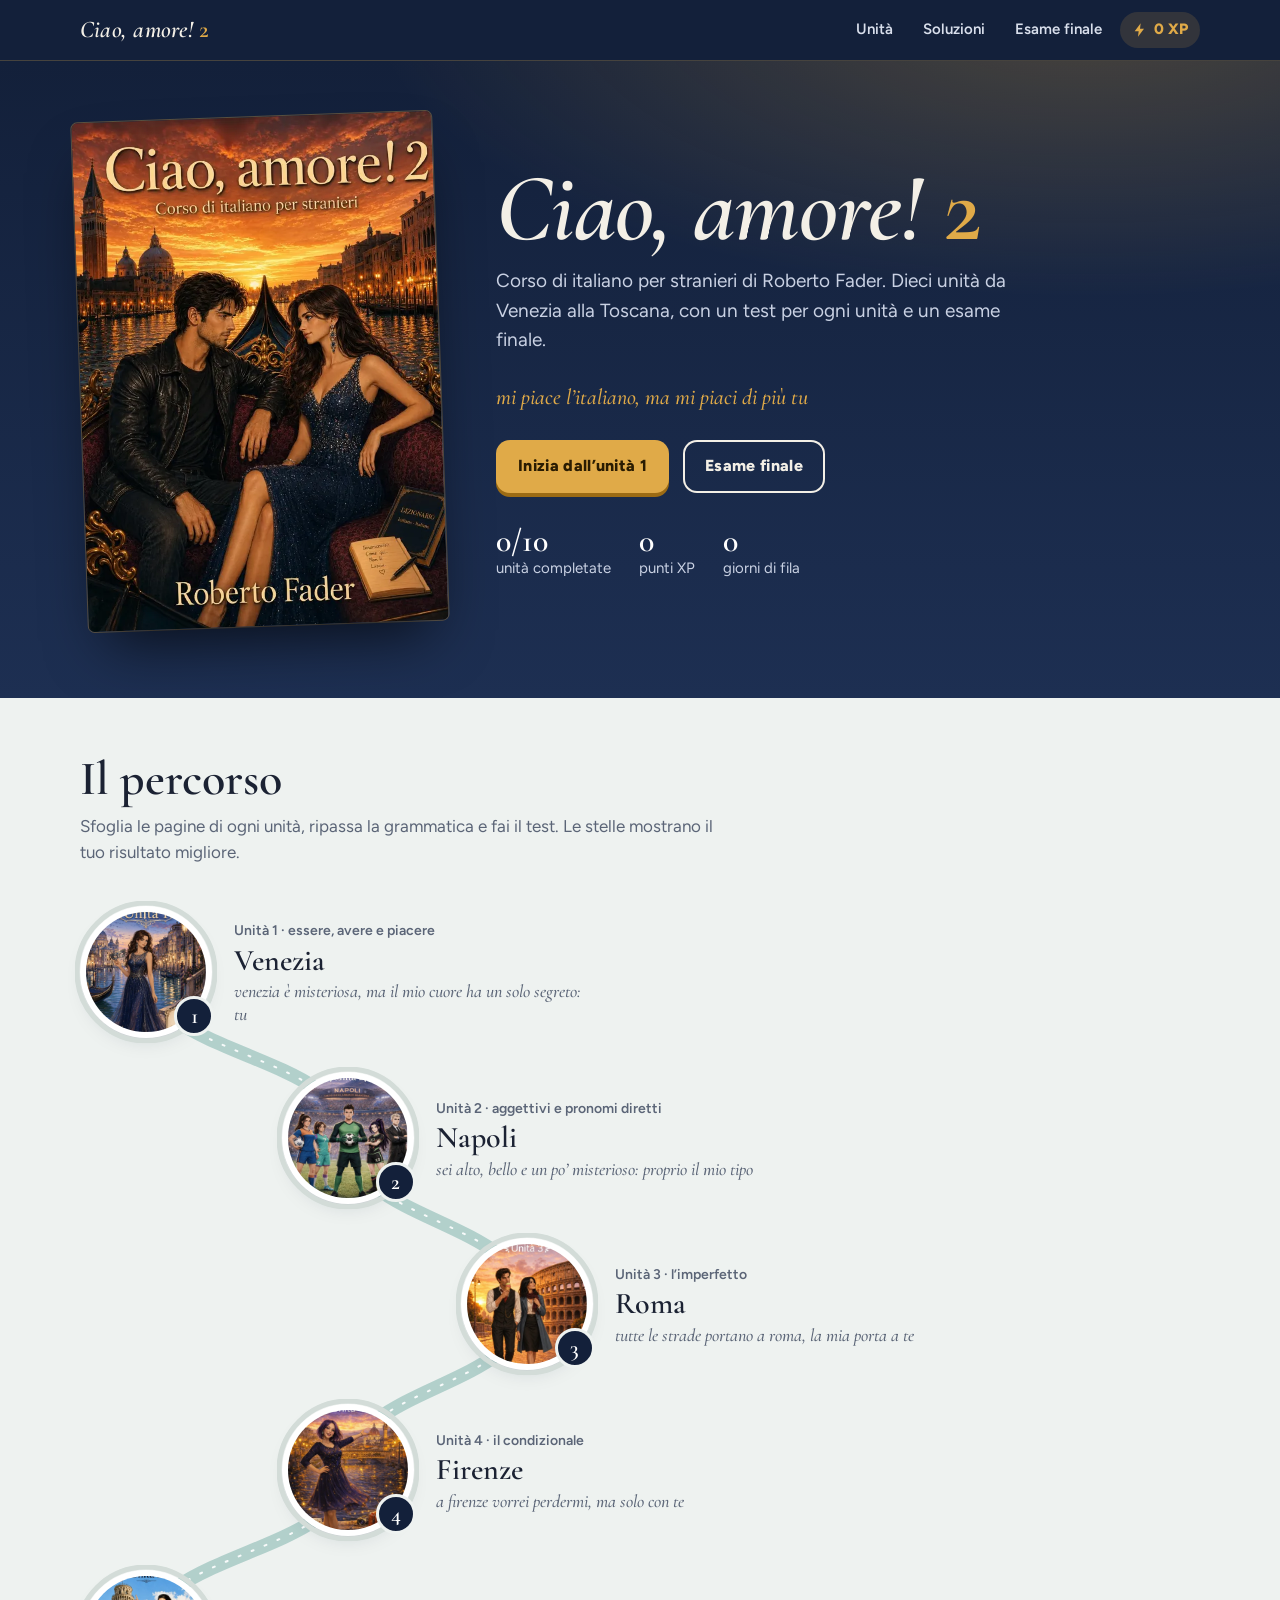
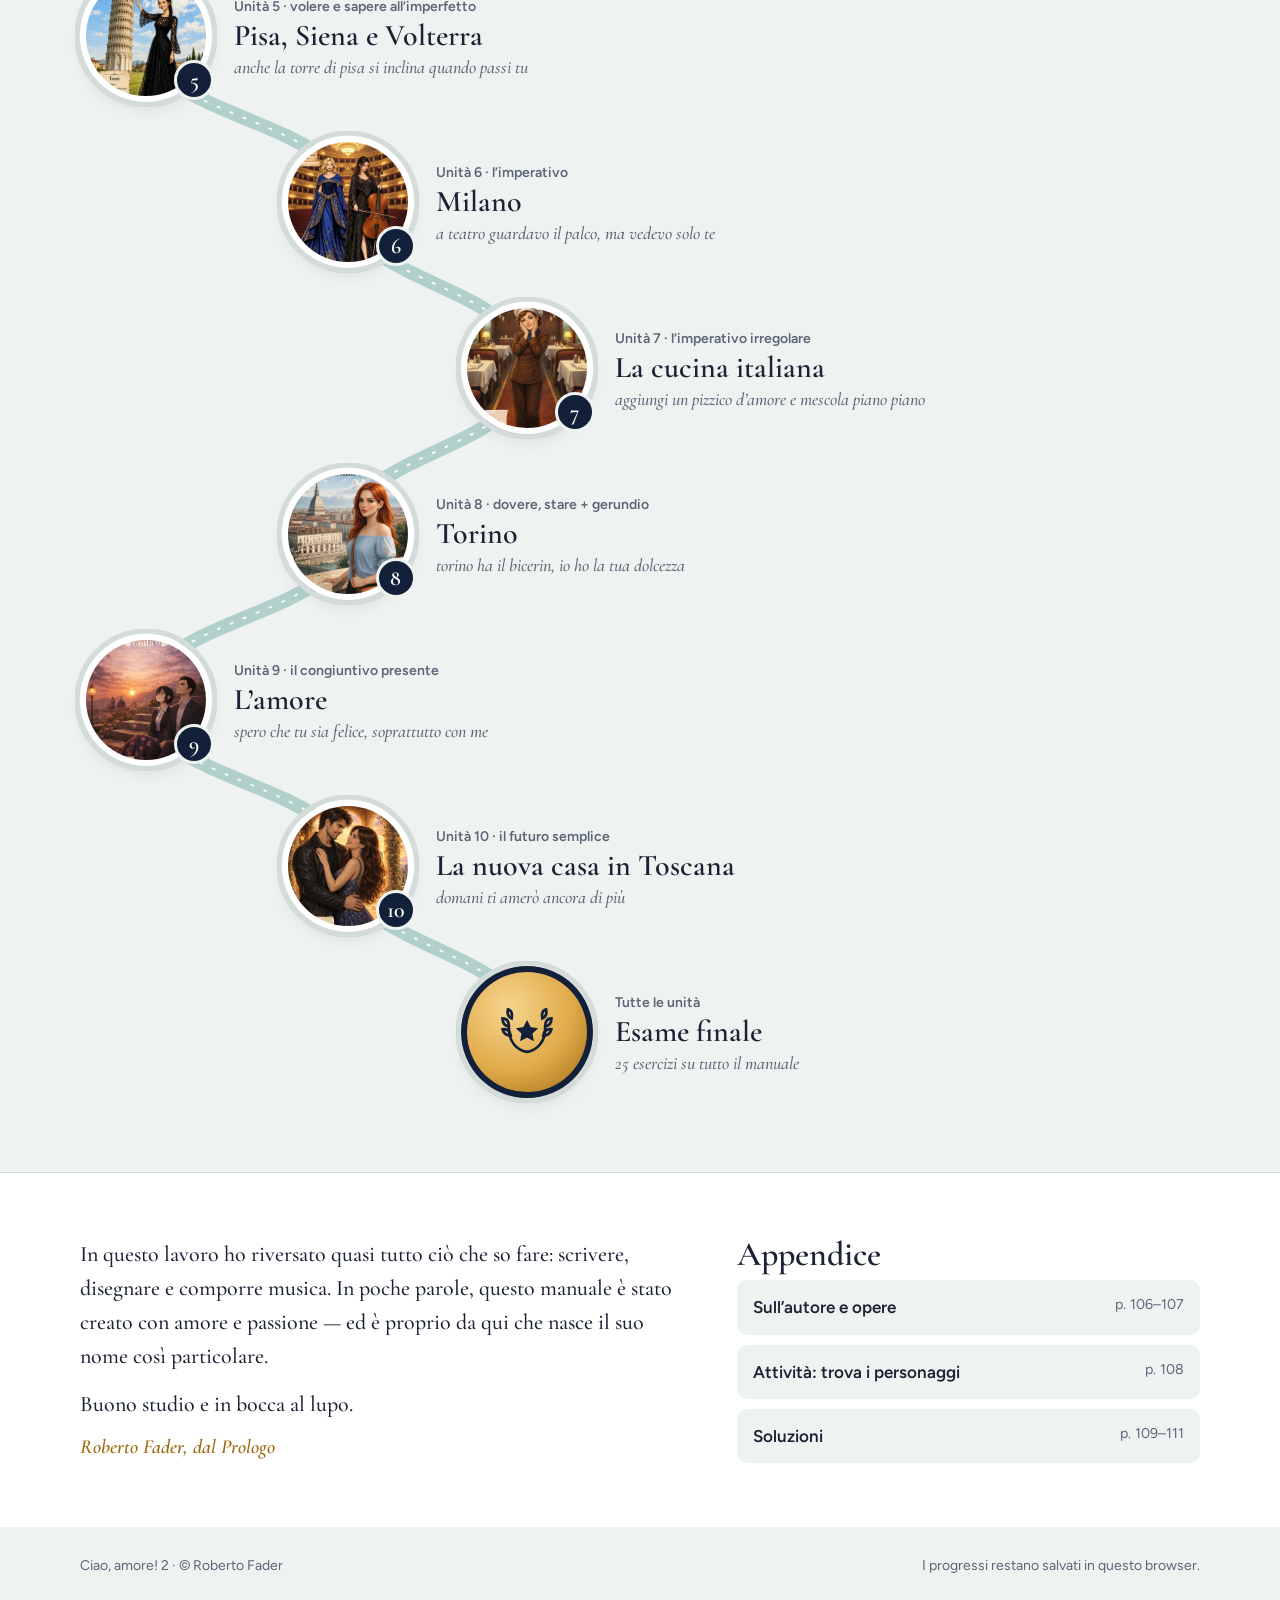
==== index.html @ 937959ab "Sitio web de Ciao, amore! 2 con tests por unidad y examen final Portada con recorrido de unidades, p" ====
<!doctype html>
<html lang="it">
<head>
  <meta charset="utf-8">
  <meta name="viewport" content="width=device-width, initial-scale=1">
  <title>Ciao, amore! 2 — Corso di italiano</title>
  <meta name="description" content="Il manuale di italiano di livello intermedio di Roberto Fader: dieci unità da sfogliare, con un test per ogni unità e un esame finale.">
  <link rel="preconnect" href="https://fonts.googleapis.com">
  <link rel="preconnect" href="https://fonts.gstatic.com" crossorigin>
  <link href="https://fonts.googleapis.com/css2?family=Cormorant+Garamond:ital,wght@0,500;0,600;1,500;1,600&family=Figtree:wght@400;600;700;800&display=swap" rel="stylesheet">
  <link rel="stylesheet" href="css/style.css">
  <link rel="icon" href="data:image/svg+xml,%3Csvg xmlns='http://www.w3.org/2000/svg' viewBox='0 0 64 64'%3E%3Ccircle cx='32' cy='32' r='30' fill='%2313203a'/%3E%3Ctext x='32' y='44' font-size='34' text-anchor='middle' fill='%23e0aa48' font-family='Georgia' font-style='italic'%3Ea!%3C/text%3E%3C/svg%3E">
</head>
<body>
  <header class="topbar"></header>

  <main>
    <section class="hero">
      <div class="wrap">
        <div class="hero-cover"><img src="assets/covers/cover.webp" alt="Copertina di Ciao, amore! 2, corso di italiano per stranieri di Roberto Fader" width="640" height="905"></div>
        <div>
          <h1>Ciao, amore! <span class="two">2</span></h1>
          <p class="sub">Corso di italiano per stranieri di Roberto Fader. Dieci unità da Venezia alla Toscana, con un test per ogni unità e un esame finale.</p>
          <p class="whisper">mi piace l’italiano, ma mi piaci di più tu</p>
          <div class="hero-actions">
            <a class="btn" id="continua" href="unit.html?u=1">Inizia dall’unità 1</a>
            <a class="btn ghost" href="quiz.html?u=finale">Esame finale</a>
          </div>
          <div class="hero-stats" id="stats"></div>
        </div>
      </div>
    </section>

    <section id="percorso" class="wrap">
      <div class="percorso-head">
        <h2>Il percorso</h2>
        <p>Sfoglia le pagine di ogni unità, ripassa la grammatica e fai il test. Le stelle mostrano il tuo risultato migliore.</p>
      </div>
      <div class="path" id="path"></div>
    </section>

    <section class="prologo">
      <div class="wrap">
        <blockquote>
          <p>In questo lavoro ho riversato quasi tutto ciò che so fare: scrivere, disegnare e comporre musica. In poche parole, questo manuale è stato creato con amore e passione — ed è proprio da qui che nasce il suo nome così particolare.</p>
          <p>Buono studio e in bocca al lupo.</p>
          <cite>Roberto Fader, dal Prologo</cite>
        </blockquote>
        <div>
          <h2 class="section-title" style="font-size:34px">Appendice</h2>
          <ul class="links-list">
            <li><a href="unit.html?u=appendice#s1">Sull’autore e opere <small>p. 106–107</small></a></li>
            <li><a href="unit.html?u=appendice#s2">Attività: trova i personaggi <small>p. 108</small></a></li>
            <li><a href="unit.html?u=appendice#s3">Soluzioni <small>p. 109–111</small></a></li>
          </ul>
        </div>
      </div>
    </section>
  </main>

  <footer class="site"><div class="wrap"><span>Ciao, amore! 2 · © Roberto Fader</span><span>I progressi restano salvati in questo browser.</span></div></footer>

  <script src="js/data.js"></script>
  <script src="js/quizzes.js"></script>
  <script src="js/common.js"></script>
  <script src="js/home.js"></script>
</body>
</html>
---- css/style.css ----
/* Ciao, amore! 2 — stile del sito */
:root {
  --notte: #13203a;
  --notte-2: #1d2f52;
  --notte-3: #2a4170;
  --oro: #e0aa48;
  --oro-scuro: #9c6b14;
  --oro-chiaro: #f8ecd2;
  --rosso: #a3283e;
  --rosso-chiaro: #f9e1e5;
  --laguna: #17766d;
  --laguna-chiara: #d8f0ea;
  --carta: #eef2f0;
  --carta-2: #ffffff;
  --inchiostro: #1b2233;
  --muted: #5b6577;
  --linea: #d3dcd8;
  --ombra: 0 1px 0 rgba(19, 32, 58, .08), 0 8px 24px -12px rgba(19, 32, 58, .25);
  --display: 'Cormorant Garamond', 'Iowan Old Style', Georgia, serif;
  --ui: 'Figtree', system-ui, -apple-system, 'Segoe UI', sans-serif;
  --r-s: 10px;
  --r-m: 16px;
  color-scheme: light;
}
@media (prefers-color-scheme: dark) {
  :root:not([data-theme="light"]) {
    --carta: #0f182b;
    --carta-2: #172440;
    --inchiostro: #eef1f7;
    --muted: #a5afc2;
    --linea: #2b3a5a;
    --laguna-chiara: #123d3a;
    --rosso-chiaro: #431a24;
    --oro-chiaro: #3a2c12;
    --laguna: #4cc3b3;
    --rosso: #f0788c;
    --oro-scuro: #e9bd6a;
    color-scheme: dark;
  }
}

*, *::before, *::after { box-sizing: border-box; }
html { -webkit-text-size-adjust: 100%; }
body {
  margin: 0;
  background: var(--carta);
  color: var(--inchiostro);
  font: 400 17px/1.55 var(--ui);
}
img { max-width: 100%; height: auto; display: block; }
a { color: inherit; }
button { font: inherit; color: inherit; }
:focus-visible { outline: 3px solid var(--oro); outline-offset: 3px; border-radius: 6px; }
.sr-only { position: absolute; width: 1px; height: 1px; overflow: hidden; clip: rect(0 0 0 0); white-space: nowrap; }

.wrap { width: min(1120px, 100% - 32px); margin-inline: auto; }

/* ---------- barra superiore ---------- */
.topbar {
  background: var(--notte);
  color: #f3efe6;
  position: sticky; top: 0; z-index: 30;
  border-bottom: 1px solid rgba(224, 170, 72, .25);
}
.topbar .wrap { display: flex; align-items: center; gap: 16px; height: 60px; }
.brand { font: italic 600 24px/1 var(--display); text-decoration: none; letter-spacing: .01em; white-space: nowrap; }
.brand span { color: var(--oro); font-style: normal; }
.topbar nav { margin-left: auto; display: flex; gap: 6px; align-items: center; }
.topbar nav a { text-decoration: none; padding: 8px 12px; border-radius: 999px; font-weight: 600; font-size: 15px; color: #d9dfec; }
.topbar nav a:hover { background: rgba(255, 255, 255, .08); color: #fff; }
.xp-pill { display: inline-flex; align-items: center; gap: 6px; padding: 6px 12px; border-radius: 999px; background: rgba(224, 170, 72, .15); color: var(--oro); font-weight: 800; font-size: 15px; }
.xp-pill svg { width: 16px; height: 16px; }

/* ---------- bottoni ---------- */
.btn {
  display: inline-flex; align-items: center; justify-content: center; gap: 8px;
  padding: 14px 22px; border-radius: 14px; border: 0; cursor: pointer;
  font-weight: 800; font-size: 16px; letter-spacing: .02em; text-decoration: none;
  background: var(--oro); color: #2a1c02;
  box-shadow: 0 4px 0 var(--oro-scuro);
  transition: transform .08s ease, box-shadow .08s ease, filter .15s;
}
.btn:hover { filter: brightness(1.05); }
.btn:active { transform: translateY(3px); box-shadow: 0 1px 0 var(--oro-scuro); }
.btn[disabled] { background: var(--linea); color: var(--muted); box-shadow: 0 4px 0 #b9c3bf; cursor: not-allowed; filter: none; }
.btn.ghost { background: transparent; color: inherit; box-shadow: inset 0 0 0 2px currentColor; }
.btn.ghost:active { transform: translateY(1px); }
.btn.dark { background: var(--notte-2); color: #fff; box-shadow: 0 4px 0 #0a1222; }

/* ---------- home: hero ---------- */
.hero {
  background:
    radial-gradient(1200px 500px at 85% -10%, rgba(224, 170, 72, .28), transparent 60%),
    linear-gradient(180deg, var(--notte) 0%, var(--notte-2) 100%);
  color: #f3efe6;
  padding: 56px 0 72px;
  overflow: hidden;
}
.hero .wrap { display: grid; grid-template-columns: minmax(220px, 360px) 1fr; gap: 56px; align-items: center; }
.hero-cover { position: relative; }
.hero-cover img { border-radius: 6px; box-shadow: 0 30px 60px -20px rgba(0, 0, 0, .7), 0 0 0 1px rgba(224, 170, 72, .35); transform: rotate(-2deg); }
.hero h1 { font: italic 600 clamp(52px, 8vw, 96px)/.95 var(--display); margin: 0 0 12px; letter-spacing: -.01em; }
.hero h1 .two { color: var(--oro); font-style: normal; }
.hero .sub { font-size: 19px; color: #c9d1e3; margin: 0 0 28px; max-width: 46ch; }
.hero .whisper { font: italic 500 22px/1.35 var(--display); color: var(--oro); margin: 0 0 28px; max-width: 34ch; }
.hero-actions { display: flex; gap: 14px; flex-wrap: wrap; align-items: center; }
.hero-actions .btn.ghost { color: #f3efe6; }
.hero-stats { display: flex; gap: 28px; margin-top: 32px; color: #c9d1e3; font-size: 15px; flex-wrap: wrap; }
.hero-stats b { display: block; font: 600 32px/1 var(--display); color: #fff; }

/* ---------- home: percorso ---------- */
.percorso-head { padding: 56px 0 8px; }
.percorso-head h2, .section-title { font: 600 clamp(34px, 5vw, 48px)/1.05 var(--display); margin: 0 0 8px; }
.percorso-head p { color: var(--muted); margin: 0; max-width: 60ch; }

.path { position: relative; padding: 32px 0 40px; }
.path svg.canal { position: absolute; inset: 0; width: 100%; height: 100%; pointer-events: none; overflow: visible; }
.canal path { fill: none; stroke: var(--laguna); stroke-opacity: .28; stroke-width: 14; stroke-linecap: round; }
.canal path.dash { stroke: var(--carta-2); stroke-opacity: .9; stroke-width: 2; stroke-dasharray: 2 12; }
.stop {
  position: relative; display: grid; grid-template-columns: 132px minmax(0, 360px); gap: 22px; align-items: center;
  width: fit-content; max-width: 100%; text-decoration: none; margin: 0 0 34px;
}
.stop:nth-of-type(4n+2) { margin-left: 18%; }
.stop:nth-of-type(4n+3) { margin-left: 34%; }
.stop:nth-of-type(4n+4) { margin-left: 18%; }
.medal {
  position: relative; width: 132px; height: 132px; border-radius: 50%;
  background: var(--carta-2); padding: 6px; box-shadow: var(--ombra);
}
.medal img { width: 100%; height: 100%; border-radius: 50%; object-fit: cover; object-position: 50% 30%; }
.medal .ring { position: absolute; inset: -5px; width: calc(100% + 10px); height: calc(100% + 10px); transform: rotate(-90deg); }
.medal .ring circle { fill: none; stroke-width: 5; }
.medal .ring .track { stroke: var(--linea); }
.medal .ring .fill { stroke: var(--oro); stroke-linecap: round; transition: stroke-dashoffset .8s ease; }
.medal .num {
  position: absolute; right: -2px; bottom: 2px; width: 40px; height: 40px; border-radius: 50%;
  display: grid; place-items: center; background: var(--notte); color: #fff; font: 600 22px/1 var(--display);
  border: 3px solid var(--carta);
}
.stop.done .medal .num { background: var(--oro); color: #2a1c02; }
.stop:hover .medal { transform: translateY(-3px); }
.medal { transition: transform .2s ease; }
.stop-text small { color: var(--muted); font-weight: 600; font-size: 14px; }
.stop-text h3 { font: 600 30px/1.05 var(--display); margin: 2px 0 4px; }
.stop-text .tag { font: italic 500 18px/1.3 var(--display); color: var(--muted); margin: 0; }
.stars { display: inline-flex; gap: 2px; margin-top: 6px; vertical-align: middle; }
.stars svg { width: 18px; height: 18px; }
.stars .on { fill: var(--oro); }
.stars .off { fill: var(--linea); }

.stop.finale .medal { background: var(--notte); }
.finale-badge { width: 100%; height: 100%; border-radius: 50%; display: grid; place-items: center; background: radial-gradient(circle at 35% 30%, #f6d58f, var(--oro) 55%, var(--oro-scuro)); }
.finale-badge svg { width: 58px; height: 58px; color: var(--notte); }

/* ---------- home: prologo e appendice ---------- */
.prologo { background: var(--carta-2); border-top: 1px solid var(--linea); padding: 64px 0; }
.prologo .wrap { display: grid; grid-template-columns: 1.3fr 1fr; gap: 56px; }
.prologo blockquote { margin: 0; font: 500 22px/1.55 var(--display); max-width: 58ch; }
.prologo blockquote p { margin: 0 0 14px; }
.prologo cite { display: block; font: italic 600 20px var(--display); color: var(--oro-scuro); }
.links-list { list-style: none; padding: 0; margin: 0; display: grid; gap: 10px; }
.links-list a { display: flex; justify-content: space-between; gap: 12px; padding: 14px 16px; border-radius: var(--r-s); background: var(--carta); text-decoration: none; font-weight: 600; }
.links-list a:hover { background: var(--oro-chiaro); }
.links-list small { color: var(--muted); font-weight: 400; }

footer.site { padding: 28px 0 40px; color: var(--muted); font-size: 14px; }
footer.site .wrap { display: flex; justify-content: space-between; gap: 16px; flex-wrap: wrap; }

/* ---------- pagina unità ---------- */
.unit-hero { background: linear-gradient(180deg, var(--notte), var(--notte-2)); color: #f3efe6; padding: 40px 0 48px; }
.unit-hero .wrap { display: grid; grid-template-columns: 240px 1fr; gap: 40px; align-items: center; }
.unit-hero img.cover { border-radius: 6px; box-shadow: 0 20px 40px -16px rgba(0, 0, 0, .7); }
.unit-hero .kicker { color: var(--oro); font-weight: 700; margin: 0; }
.unit-hero h1 { font: 600 clamp(44px, 7vw, 76px)/1 var(--display); margin: 4px 0 10px; }
.unit-hero .tagline { font: italic 500 24px/1.3 var(--display); color: #dfe4ef; margin: 0 0 18px; max-width: 38ch; }
.temi { display: flex; flex-wrap: wrap; gap: 8px; padding: 0; margin: 0 0 24px; list-style: none; }
.temi li { padding: 6px 12px; border-radius: 999px; background: rgba(255, 255, 255, .08); font-size: 15px; }
.unit-hero .hero-actions .btn.ghost { color: #f3efe6; }
.unit-best { margin-left: 4px; color: #c9d1e3; font-size: 15px; }

.secnav { position: sticky; top: 60px; z-index: 20; background: var(--carta); border-bottom: 1px solid var(--linea); }
.secnav .wrap { display: flex; gap: 6px; overflow-x: auto; padding: 10px 0; scrollbar-width: none; }
.secnav a { flex: none; text-decoration: none; padding: 8px 14px; border-radius: 999px; font-weight: 600; font-size: 15px; color: var(--muted); white-space: nowrap; }
.secnav a b { color: var(--inchiostro); margin-right: 4px; }
.secnav a:hover, .secnav a.on { background: var(--carta-2); color: var(--inchiostro); box-shadow: var(--ombra); }

.sec { padding: 48px 0 8px; scroll-margin-top: 120px; }
.sec h2 { font: 600 clamp(30px, 4vw, 40px)/1.1 var(--display); margin: 0 0 4px; display: flex; gap: 14px; align-items: baseline; }
.sec h2 .letter { color: var(--oro-scuro); font-style: italic; }
.sec .pg { color: var(--muted); margin: 0 0 20px; font-size: 15px; }
.pages { display: grid; grid-template-columns: repeat(2, minmax(0, 1fr)); gap: 20px; }
.pages.one { grid-template-columns: minmax(0, 620px); }
.page-thumb { padding: 0; border: 0; background: var(--carta-2); border-radius: 4px; box-shadow: var(--ombra); cursor: zoom-in; position: relative; overflow: hidden; }
.page-thumb img { width: 100%; height: auto; aspect-ratio: 990 / 1400; object-fit: cover; }
.page-thumb .pn { position: absolute; left: 10px; bottom: 10px; background: rgba(19, 32, 58, .82); color: #fff; padding: 3px 10px; border-radius: 999px; font-size: 13px; font-weight: 600; }

.ripasso { margin-top: 24px; background: var(--carta-2); border-radius: var(--r-m); padding: 24px 28px; box-shadow: var(--ombra); border-top: 4px solid var(--oro); max-width: 760px; }
.ripasso > h3:first-child { margin-top: 0; }
.ripasso h3 { font: 600 26px/1.1 var(--display); margin: 22px 0 10px; }
.ripasso p { margin: 10px 0; }
.ripasso i { font-family: var(--display); font-size: 1.1em; }
table.conj { border-collapse: collapse; width: 100%; font-size: 16px; margin: 6px 0 10px; }
table.conj th, table.conj td { text-align: left; padding: 7px 12px 7px 0; border-bottom: 1px solid var(--linea); vertical-align: top; }
table.conj th { color: var(--muted); font-weight: 600; font-size: 14px; }
table.conj td:first-child { color: var(--muted); }

.cta-band { margin: 56px 0 24px; background: var(--notte); color: #f3efe6; border-radius: 22px; padding: 32px; display: grid; grid-template-columns: 1fr auto; gap: 24px; align-items: center; }
.cta-band h2 { font: 600 34px/1.1 var(--display); margin: 0 0 6px; }
.cta-band p { margin: 0; color: #c9d1e3; }
.unit-pager { display: flex; justify-content: space-between; gap: 12px; margin: 0 0 48px; }
.unit-pager a { text-decoration: none; font-weight: 600; color: var(--muted); }
.unit-pager a:hover { color: var(--inchiostro); }

/* lightbox */
.lightbox { position: fixed; inset: 0; z-index: 100; background: rgba(8, 13, 25, .94); display: none; }
.lightbox.open { display: block; }
.lightbox .stage { position: absolute; inset: 56px 0 0; overflow: auto; display: flex; justify-content: center; align-items: flex-start; padding: 0 16px 32px; }
.lightbox img { width: min(980px, 100%); height: auto; border-radius: 4px; }
.lightbox .bar { position: absolute; top: 0; left: 0; right: 0; height: 56px; display: flex; align-items: center; justify-content: space-between; padding: 0 12px; color: #fff; }
.lightbox .bar button { background: rgba(255, 255, 255, .1); border: 0; color: #fff; width: 44px; height: 44px; border-radius: 50%; cursor: pointer; font-size: 22px; line-height: 1; }
.lightbox .bar button:hover { background: rgba(255, 255, 255, .2); }
.lightbox .bar .nav { display: flex; gap: 8px; align-items: center; }

/* ---------- quiz ---------- */
body.quiz { background: var(--carta-2); min-height: 100dvh; display: flex; flex-direction: column; }
.qtop { width: min(980px, 100% - 32px); margin: 0 auto; display: flex; align-items: center; gap: 16px; padding: 22px 0 10px; }
.qclose { flex: none; width: 40px; height: 40px; border-radius: 50%; display: grid; place-items: center; color: var(--muted); text-decoration: none; }
.qclose:hover { background: var(--carta); color: var(--inchiostro); }
.qclose svg { width: 22px; height: 22px; }
.qprogress { flex: 1; height: 16px; border-radius: 999px; background: var(--linea); overflow: hidden; }
.qprogress span { display: block; height: 100%; width: 0; border-radius: 999px; background: linear-gradient(180deg, #f2c66f, var(--oro)); box-shadow: inset 0 -4px 0 rgba(0, 0, 0, .08); transition: width .4s ease; }
.hearts { flex: none; display: flex; align-items: center; gap: 6px; font-weight: 800; color: var(--rosso); font-size: 18px; }
.hearts svg { width: 26px; height: 26px; fill: var(--rosso); }
.hearts.hit svg { animation: pulse .5s ease; }
@keyframes pulse { 40% { transform: scale(1.35); } }

.qmain { flex: 1; width: min(640px, 100% - 32px); margin: 0 auto; padding: 24px 0 180px; }
.qtitle { font: 800 24px/1.25 var(--ui); margin: 6px 0 22px; }
.qctx { display: inline-block; font: italic 500 18px var(--display); color: var(--oro-scuro); margin-bottom: 8px; }
.qsentence { font: 500 28px/1.35 var(--display); background: var(--carta); border-radius: var(--r-m); padding: 22px 24px; margin: 0 0 22px; }
.qsentence .blank { display: inline-block; min-width: 72px; border-bottom: 3px solid var(--oro); margin: 0 4px; color: var(--oro-scuro); text-align: center; }
.qreview { display: inline-flex; align-items: center; gap: 6px; color: var(--rosso); font-weight: 700; font-size: 14px; margin-bottom: 8px; }

.opts { display: grid; gap: 12px; }
.opts.tf { grid-template-columns: 1fr 1fr; }
.opt {
  display: flex; align-items: center; gap: 14px; text-align: left; width: 100%;
  padding: 16px 18px; border-radius: 14px; cursor: pointer; font-size: 18px; font-weight: 600;
  background: var(--carta-2); border: 2px solid var(--linea); box-shadow: 0 3px 0 var(--linea);
  transition: transform .06s ease, border-color .15s, background .15s;
}
.opt:hover { background: var(--carta); }
.opt:active { transform: translateY(2px); box-shadow: 0 1px 0 var(--linea); }
.opt .k { flex: none; width: 28px; height: 28px; border-radius: 8px; border: 2px solid var(--linea); display: grid; place-items: center; font-size: 14px; color: var(--muted); }
.opt.sel { border-color: var(--notte-3); background: #e6ecf8; box-shadow: 0 3px 0 var(--notte-3); }
.opt.sel .k { border-color: var(--notte-3); color: var(--notte-3); }
.opt.ok { border-color: var(--laguna); background: var(--laguna-chiara); box-shadow: 0 3px 0 var(--laguna); }
.opt.ko { border-color: var(--rosso); background: var(--rosso-chiaro); box-shadow: 0 3px 0 var(--rosso); }
.opts.tf .opt { justify-content: center; font-size: 20px; padding: 22px; }
@media (prefers-color-scheme: dark) { :root:not([data-theme="light"]) .opt.sel { background: #22345a; } }

.typein { width: 100%; font: 500 22px var(--ui); padding: 16px 18px; border-radius: 14px; border: 2px solid var(--linea); background: var(--carta); color: var(--inchiostro); }
.typein:focus { outline: none; border-color: var(--notte-3); background: var(--carta-2); }
.accents { display: flex; gap: 8px; margin-top: 10px; flex-wrap: wrap; }
.accents button { min-width: 42px; height: 40px; border-radius: 10px; border: 2px solid var(--linea); background: var(--carta-2); cursor: pointer; font-size: 18px; font-weight: 600; box-shadow: 0 2px 0 var(--linea); }

.answer-line { min-height: 64px; border-bottom: 2px solid var(--linea); padding: 8px 0; display: flex; flex-wrap: wrap; gap: 8px; align-content: flex-start; margin-bottom: 26px; background: repeating-linear-gradient(transparent 0 62px, var(--linea) 62px 64px); }
.answer-line.list, .bank.list { flex-direction: column; flex-wrap: nowrap; background: none; }
.answer-line.list { min-height: 120px; }
.bank { display: flex; flex-wrap: wrap; gap: 8px; justify-content: center; }
.tile { padding: 10px 16px; border-radius: 12px; background: var(--carta-2); border: 2px solid var(--linea); box-shadow: 0 3px 0 var(--linea); cursor: pointer; font-size: 18px; font-weight: 600; }
.tile:active { transform: translateY(2px); box-shadow: 0 1px 0 var(--linea); }
.tile.used { visibility: hidden; }
.list .tile { text-align: left; width: 100%; }
.bank .tile.ghosted { color: transparent; background: var(--linea); box-shadow: none; cursor: default; }

.match { display: grid; grid-template-columns: 1fr 1fr; gap: 12px; }
.match .col { display: grid; gap: 12px; align-content: start; }
.match .tile { width: 100%; text-align: center; font-size: 16px; min-height: 56px; }
.match .tile.sel { border-color: var(--notte-3); background: #e6ecf8; box-shadow: 0 3px 0 var(--notte-3); }
.match .tile.ok { border-color: var(--laguna); background: var(--laguna-chiara); box-shadow: none; opacity: .55; cursor: default; }
.match .tile.ko { border-color: var(--rosso); background: var(--rosso-chiaro); animation: shake .35s; }
@keyframes shake { 25% { transform: translateX(-6px); } 75% { transform: translateX(6px); } }

.qfoot { position: fixed; left: 0; right: 0; bottom: 0; border-top: 2px solid var(--linea); background: var(--carta-2); }
.qfoot .inner { width: min(980px, 100% - 32px); margin: 0 auto; padding: 20px 0 calc(20px + env(safe-area-inset-bottom)); display: flex; align-items: center; gap: 18px; min-height: 120px; }
.qfoot .msg { flex: 1; display: none; gap: 16px; align-items: center; }
.qfoot .msg .icon { flex: none; width: 60px; height: 60px; border-radius: 50%; display: grid; place-items: center; background: var(--carta-2); }
.qfoot .msg .icon svg { width: 34px; height: 34px; }
.qfoot .msg h4 { margin: 0; font: 800 22px var(--ui); }
.qfoot .msg p { margin: 2px 0 0; font-size: 16px; }
.qfoot .spacer { flex: 1; }
.qfoot .btn { min-width: 170px; }
.qfoot.ok { background: var(--laguna-chiara); border-color: transparent; }
.qfoot.ok .msg { display: flex; color: var(--laguna); }
.qfoot.ok .btn { background: var(--laguna); color: #fff; box-shadow: 0 4px 0 #0e4d47; }
.qfoot.ko { background: var(--rosso-chiaro); border-color: transparent; }
.qfoot.ko .msg { display: flex; color: var(--rosso); }
.qfoot.ko .btn { background: var(--rosso); color: #fff; box-shadow: 0 4px 0 #6b1426; }
.qfoot.ok .spacer, .qfoot.ko .spacer { display: none; }
.qfoot .hint { color: var(--muted); font-size: 14px; }

/* schermate del quiz */
.screen { text-align: center; padding-top: 24px; }
.screen h1 { font: 600 clamp(40px, 7vw, 58px)/1.05 var(--display); margin: 10px 0 8px; }
.screen .lead { color: var(--muted); font-size: 18px; margin: 0 auto 28px; max-width: 44ch; }
.screen .art { width: 180px; height: 180px; margin: 0 auto; border-radius: 50%; overflow: hidden; box-shadow: var(--ombra); border: 6px solid var(--carta-2); }
.screen .art img { width: 100%; height: 100%; object-fit: cover; object-position: 50% 30%; }
.stat-row { display: grid; grid-template-columns: repeat(3, 1fr); gap: 12px; margin: 0 0 28px; }
.stat { border-radius: 14px; border: 2px solid var(--oro); overflow: hidden; }
.stat .lbl { background: var(--oro); color: #2a1c02; font-weight: 800; font-size: 13px; padding: 5px; }
.stat .val { font: 600 30px/1 var(--display); padding: 14px 6px; }
.stat.blue { border-color: var(--notte-3); }
.stat.blue .lbl { background: var(--notte-3); color: #fff; }
.stat.green { border-color: var(--laguna); }
.stat.green .lbl { background: var(--laguna); color: #fff; }
.screen .actions { display: flex; flex-direction: column; gap: 14px; max-width: 360px; margin: 0 auto; }
.screen .actions .btn.ghost { color: var(--inchiostro); }
.breakdown { text-align: left; margin: 0 auto 28px; display: grid; gap: 8px; max-width: 520px; }
.breakdown a { display: grid; grid-template-columns: 1fr 120px 48px; gap: 12px; align-items: center; text-decoration: none; padding: 8px 12px; border-radius: 10px; background: var(--carta); font-size: 15px; }
.breakdown .bar { height: 10px; border-radius: 99px; background: var(--linea); overflow: hidden; }
.breakdown .bar span { display: block; height: 100%; background: var(--laguna); }
.breakdown .bar span.low { background: var(--rosso); }
.breakdown b { text-align: right; }
.diploma { margin: 0 auto 28px; max-width: 520px; padding: 28px; border: 2px solid var(--oro); outline: 6px double var(--oro); outline-offset: 6px; border-radius: 4px; background: var(--oro-chiaro); }
.diploma h2 { font: italic 600 34px/1.1 var(--display); margin: 0 0 6px; }
.diploma p { margin: 4px 0; }
.diploma input { font: italic 600 26px var(--display); text-align: center; border: 0; border-bottom: 1px solid var(--oro-scuro); background: transparent; color: var(--inchiostro); width: 100%; padding: 6px; margin: 10px 0; }

.intro-list { text-align: left; max-width: 460px; margin: 0 auto 28px; padding: 0; list-style: none; display: grid; gap: 10px; }
.intro-list li { display: flex; gap: 12px; align-items: flex-start; background: var(--carta); border-radius: 12px; padding: 12px 14px; }
.intro-list svg { flex: none; width: 22px; height: 22px; color: var(--oro-scuro); margin-top: 2px; }

/* ---------- responsive ---------- */
@media (max-width: 860px) {
  .hero .wrap { grid-template-columns: 1fr; gap: 32px; }
  .hero-cover { max-width: 240px; }
  .prologo .wrap { grid-template-columns: 1fr; gap: 36px; }
  .unit-hero .wrap { grid-template-columns: 1fr; gap: 24px; }
  .unit-hero img.cover { max-width: 180px; }
  .stop:nth-of-type(4n+2) { margin-left: 10%; }
  .stop:nth-of-type(4n+3) { margin-left: 20%; }
  .stop:nth-of-type(4n+4) { margin-left: 10%; }
}
@media (max-width: 600px) {
  body { font-size: 16px; }
  .topbar nav a.hide-s { display: none; }
  .brand { font-size: 21px; }
  .hero { padding: 36px 0 48px; }
  .stop { grid-template-columns: 96px minmax(0, 1fr); gap: 16px; }
  .medal { width: 96px; height: 96px; padding: 4px; }
  .medal .num { width: 32px; height: 32px; font-size: 18px; }
  .stop:nth-of-type(n) { margin-left: 0; }
  .stop:nth-of-type(4n+2), .stop:nth-of-type(4n+4) { margin-left: 8%; }
  .stop:nth-of-type(4n+3) { margin-left: 16%; }
  .stop-text h3 { font-size: 25px; }
  .stop-text .tag { font-size: 16px; }
  .pages { grid-template-columns: 1fr; }
  .cta-band { grid-template-columns: 1fr; padding: 24px; }
  .qsentence { font-size: 24px; padding: 18px; }
  .qtitle { font-size: 21px; }
  .opts.tf { grid-template-columns: 1fr 1fr; }
  .qfoot .inner { flex-wrap: wrap; min-height: 0; }
  .qfoot .btn { width: 100%; }
  .qfoot .spacer, .qfoot .hint { display: none; }
  .qfoot .msg .icon { width: 44px; height: 44px; }
  .match .tile { font-size: 15px; padding: 10px; }
  .stat .val { font-size: 24px; }
  .breakdown a { grid-template-columns: 1fr 70px 44px; }
}
@media (prefers-reduced-motion: reduce) {
  *, *::before, *::after { animation: none !important; transition: none !important; }
}
@media print {
  body.quiz .qtop, body.quiz .qfoot, .screen .actions, .screen .stat-row, .breakdown, .screen .art { display: none !important; }
}
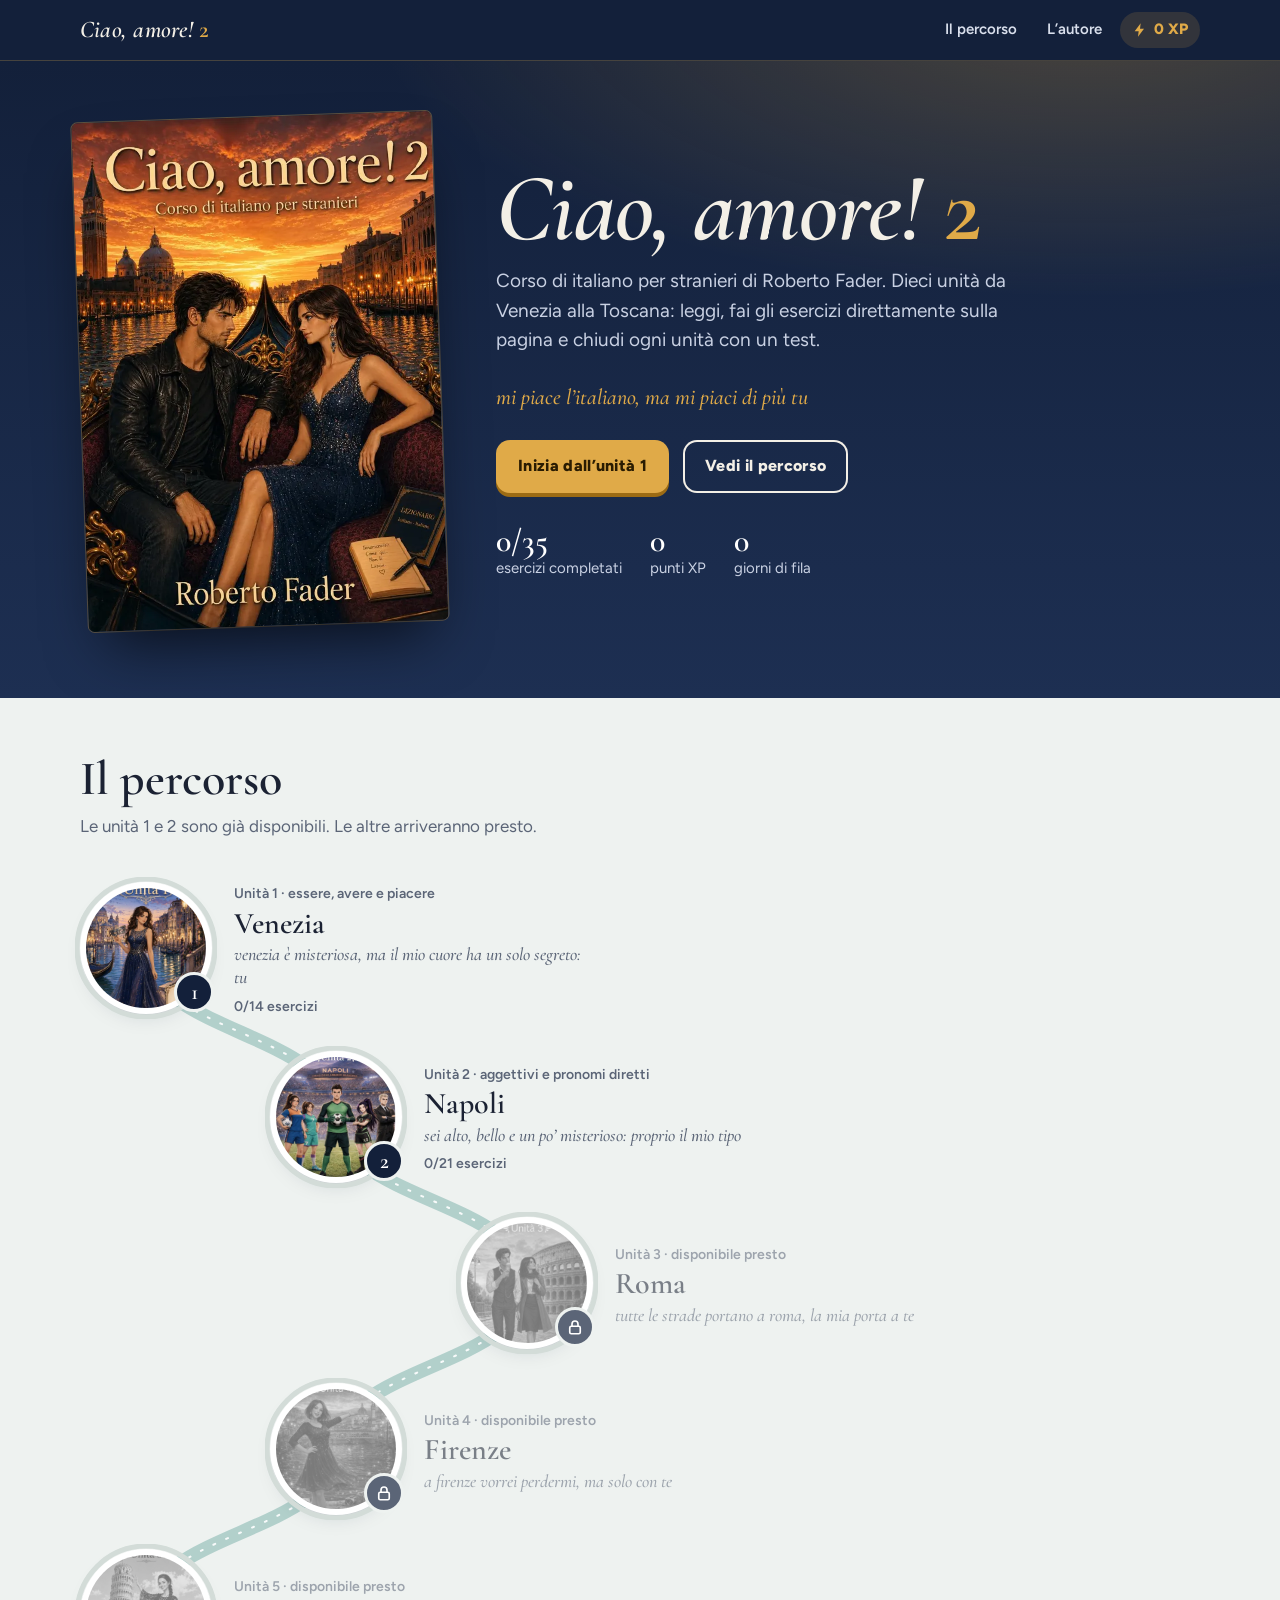
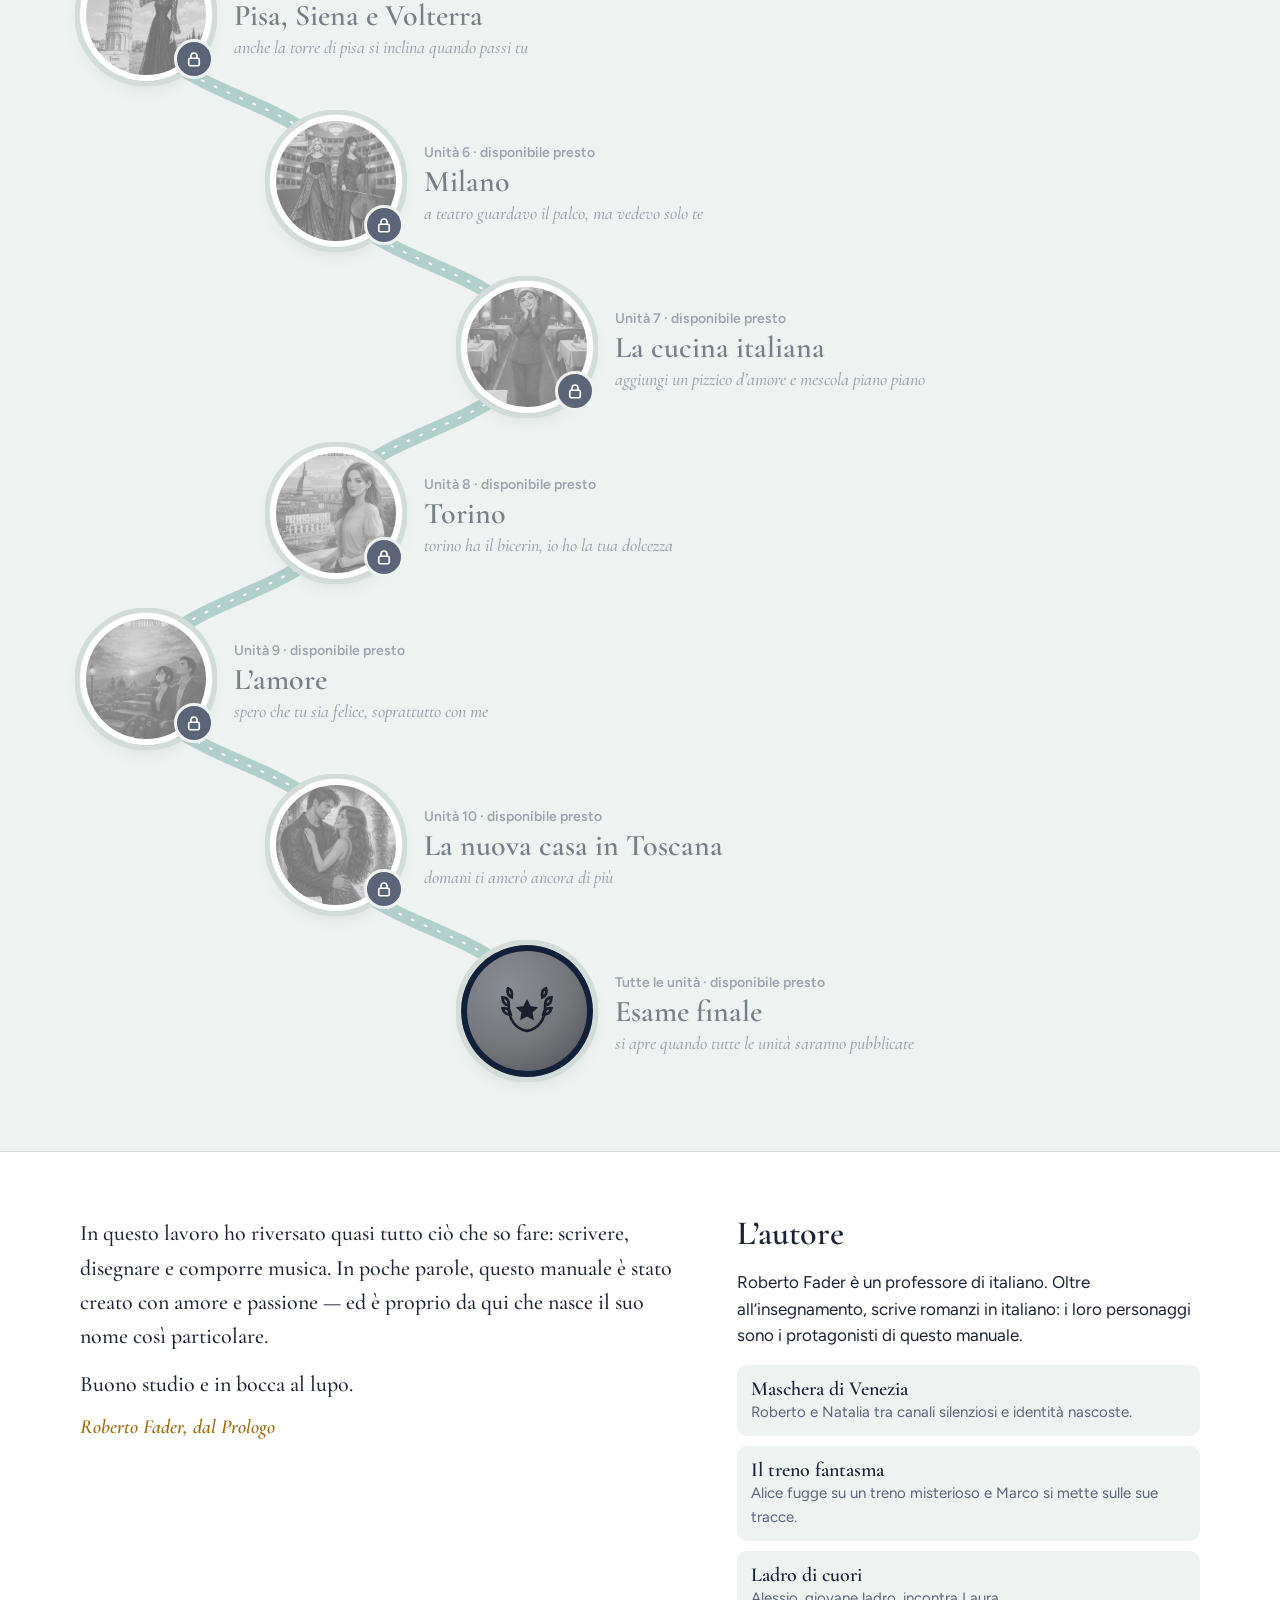
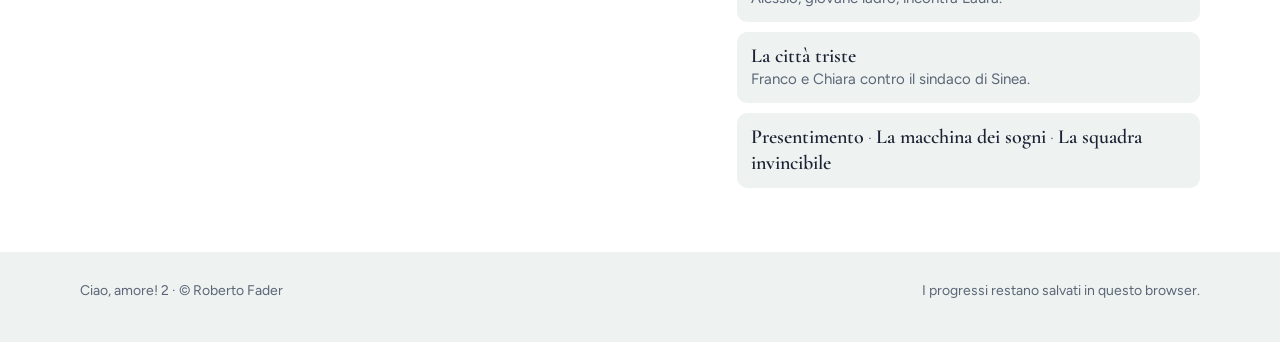
==== commit 11307b8c: "Lecciones interactivas para las unidades 1 y 2 Textos y diálogos con ilustraciones y ejercicios en l" ====
--- a/index.html
+++ b/index.html
@@ -20,11 +20,11 @@
         <div class="hero-cover"><img src="assets/covers/cover.webp" alt="Copertina di Ciao, amore! 2, corso di italiano per stranieri di Roberto Fader" width="640" height="905"></div>
         <div>
           <h1>Ciao, amore! <span class="two">2</span></h1>
-          <p class="sub">Corso di italiano per stranieri di Roberto Fader. Dieci unità da Venezia alla Toscana, con un test per ogni unità e un esame finale.</p>
+          <p class="sub">Corso di italiano per stranieri di Roberto Fader. Dieci unità da Venezia alla Toscana: leggi, fai gli esercizi direttamente sulla pagina e chiudi ogni unità con un test.</p>
           <p class="whisper">mi piace l’italiano, ma mi piaci di più tu</p>
           <div class="hero-actions">
             <a class="btn" id="continua" href="unit.html?u=1">Inizia dall’unità 1</a>
-            <a class="btn ghost" href="quiz.html?u=finale">Esame finale</a>
+            <a class="btn ghost" href="#percorso">Vedi il percorso</a>
           </div>
           <div class="hero-stats" id="stats"></div>
         </div>
@@ -34,12 +34,12 @@
     <section id="percorso" class="wrap">
       <div class="percorso-head">
         <h2>Il percorso</h2>
-        <p>Sfoglia le pagine di ogni unità, ripassa la grammatica e fai il test. Le stelle mostrano il tuo risultato migliore.</p>
+        <p>Le unità 1 e 2 sono già disponibili. Le altre arriveranno presto.</p>
       </div>
       <div class="path" id="path"></div>
     </section>
 
-    <section class="prologo">
+    <section class="prologo" id="autore">
       <div class="wrap">
         <blockquote>
           <p>In questo lavoro ho riversato quasi tutto ciò che so fare: scrivere, disegnare e comporre musica. In poche parole, questo manuale è stato creato con amore e passione — ed è proprio da qui che nasce il suo nome così particolare.</p>
@@ -47,11 +47,14 @@
           <cite>Roberto Fader, dal Prologo</cite>
         </blockquote>
         <div>
-          <h2 class="section-title" style="font-size:34px">Appendice</h2>
-          <ul class="links-list">
-            <li><a href="unit.html?u=appendice#s1">Sull’autore e opere <small>p. 106–107</small></a></li>
-            <li><a href="unit.html?u=appendice#s2">Attività: trova i personaggi <small>p. 108</small></a></li>
-            <li><a href="unit.html?u=appendice#s3">Soluzioni <small>p. 109–111</small></a></li>
+          <h2 class="section-title" style="font-size:34px">L’autore</h2>
+          <p>Roberto Fader è un professore di italiano. Oltre all’insegnamento, scrive romanzi in italiano: i loro personaggi sono i protagonisti di questo manuale.</p>
+          <ul class="works">
+            <li><b>Maschera di Venezia</b> Roberto e Natalia tra canali silenziosi e identità nascoste.</li>
+            <li><b>Il treno fantasma</b> Alice fugge su un treno misterioso e Marco si mette sulle sue tracce.</li>
+            <li><b>Ladro di cuori</b> Alessio, giovane ladro, incontra Laura.</li>
+            <li><b>La città triste</b> Franco e Chiara contro il sindaco di Sinea.</li>
+            <li><b>Presentimento</b> · <b>La macchina dei sogni</b> · <b>La squadra invincibile</b></li>
           </ul>
         </div>
       </div>
@@ -62,7 +65,9 @@
 
   <script src="js/data.js"></script>
   <script src="js/quizzes.js"></script>
+  <script src="js/lessons.js"></script>
   <script src="js/common.js"></script>
+  <script src="js/exercises.js"></script>
   <script src="js/home.js"></script>
 </body>
 </html>
--- a/css/style.css
+++ b/css/style.css
@@ -119,11 +119,8 @@
 .canal path.dash { stroke: var(--carta-2); stroke-opacity: .9; stroke-width: 2; stroke-dasharray: 2 12; }
 .stop {
   position: relative; display: grid; grid-template-columns: 132px minmax(0, 360px); gap: 22px; align-items: center;
-  width: fit-content; max-width: 100%; text-decoration: none; margin: 0 0 34px;
-}
-.stop:nth-of-type(4n+2) { margin-left: 18%; }
-.stop:nth-of-type(4n+3) { margin-left: 34%; }
-.stop:nth-of-type(4n+4) { margin-left: 18%; }
+  width: fit-content; max-width: 100%; text-decoration: none; margin: 0 0 34px calc(var(--o, 0) * 17%);
+}
 .medal {
   position: relative; width: 132px; height: 132px; border-radius: 50%;
   background: var(--carta-2); padding: 6px; box-shadow: var(--ombra);
@@ -159,10 +156,6 @@
 .prologo blockquote { margin: 0; font: 500 22px/1.55 var(--display); max-width: 58ch; }
 .prologo blockquote p { margin: 0 0 14px; }
 .prologo cite { display: block; font: italic 600 20px var(--display); color: var(--oro-scuro); }
-.links-list { list-style: none; padding: 0; margin: 0; display: grid; gap: 10px; }
-.links-list a { display: flex; justify-content: space-between; gap: 12px; padding: 14px 16px; border-radius: var(--r-s); background: var(--carta); text-decoration: none; font-weight: 600; }
-.links-list a:hover { background: var(--oro-chiaro); }
-.links-list small { color: var(--muted); font-weight: 400; }
 
 footer.site { padding: 28px 0 40px; color: var(--muted); font-size: 14px; }
 footer.site .wrap { display: flex; justify-content: space-between; gap: 16px; flex-wrap: wrap; }
@@ -185,21 +178,7 @@
 .secnav a b { color: var(--inchiostro); margin-right: 4px; }
 .secnav a:hover, .secnav a.on { background: var(--carta-2); color: var(--inchiostro); box-shadow: var(--ombra); }
 
-.sec { padding: 48px 0 8px; scroll-margin-top: 120px; }
-.sec h2 { font: 600 clamp(30px, 4vw, 40px)/1.1 var(--display); margin: 0 0 4px; display: flex; gap: 14px; align-items: baseline; }
-.sec h2 .letter { color: var(--oro-scuro); font-style: italic; }
-.sec .pg { color: var(--muted); margin: 0 0 20px; font-size: 15px; }
-.pages { display: grid; grid-template-columns: repeat(2, minmax(0, 1fr)); gap: 20px; }
-.pages.one { grid-template-columns: minmax(0, 620px); }
-.page-thumb { padding: 0; border: 0; background: var(--carta-2); border-radius: 4px; box-shadow: var(--ombra); cursor: zoom-in; position: relative; overflow: hidden; }
-.page-thumb img { width: 100%; height: auto; aspect-ratio: 990 / 1400; object-fit: cover; }
-.page-thumb .pn { position: absolute; left: 10px; bottom: 10px; background: rgba(19, 32, 58, .82); color: #fff; padding: 3px 10px; border-radius: 999px; font-size: 13px; font-weight: 600; }
-
-.ripasso { margin-top: 24px; background: var(--carta-2); border-radius: var(--r-m); padding: 24px 28px; box-shadow: var(--ombra); border-top: 4px solid var(--oro); max-width: 760px; }
-.ripasso > h3:first-child { margin-top: 0; }
-.ripasso h3 { font: 600 26px/1.1 var(--display); margin: 22px 0 10px; }
-.ripasso p { margin: 10px 0; }
-.ripasso i { font-family: var(--display); font-size: 1.1em; }
+
 table.conj { border-collapse: collapse; width: 100%; font-size: 16px; margin: 6px 0 10px; }
 table.conj th, table.conj td { text-align: left; padding: 7px 12px 7px 0; border-bottom: 1px solid var(--linea); vertical-align: top; }
 table.conj th { color: var(--muted); font-weight: 600; font-size: 14px; }
@@ -212,15 +191,6 @@
 .unit-pager a { text-decoration: none; font-weight: 600; color: var(--muted); }
 .unit-pager a:hover { color: var(--inchiostro); }
 
-/* lightbox */
-.lightbox { position: fixed; inset: 0; z-index: 100; background: rgba(8, 13, 25, .94); display: none; }
-.lightbox.open { display: block; }
-.lightbox .stage { position: absolute; inset: 56px 0 0; overflow: auto; display: flex; justify-content: center; align-items: flex-start; padding: 0 16px 32px; }
-.lightbox img { width: min(980px, 100%); height: auto; border-radius: 4px; }
-.lightbox .bar { position: absolute; top: 0; left: 0; right: 0; height: 56px; display: flex; align-items: center; justify-content: space-between; padding: 0 12px; color: #fff; }
-.lightbox .bar button { background: rgba(255, 255, 255, .1); border: 0; color: #fff; width: 44px; height: 44px; border-radius: 50%; cursor: pointer; font-size: 22px; line-height: 1; }
-.lightbox .bar button:hover { background: rgba(255, 255, 255, .2); }
-.lightbox .bar .nav { display: flex; gap: 8px; align-items: center; }
 
 /* ---------- quiz ---------- */
 body.quiz { background: var(--carta-2); min-height: 100dvh; display: flex; flex-direction: column; }
@@ -339,9 +309,7 @@
   .prologo .wrap { grid-template-columns: 1fr; gap: 36px; }
   .unit-hero .wrap { grid-template-columns: 1fr; gap: 24px; }
   .unit-hero img.cover { max-width: 180px; }
-  .stop:nth-of-type(4n+2) { margin-left: 10%; }
-  .stop:nth-of-type(4n+3) { margin-left: 20%; }
-  .stop:nth-of-type(4n+4) { margin-left: 10%; }
+  .stop { margin-left: calc(var(--o, 0) * 10%); }
 }
 @media (max-width: 600px) {
   body { font-size: 16px; }
@@ -351,9 +319,7 @@
   .stop { grid-template-columns: 96px minmax(0, 1fr); gap: 16px; }
   .medal { width: 96px; height: 96px; padding: 4px; }
   .medal .num { width: 32px; height: 32px; font-size: 18px; }
-  .stop:nth-of-type(n) { margin-left: 0; }
-  .stop:nth-of-type(4n+2), .stop:nth-of-type(4n+4) { margin-left: 8%; }
-  .stop:nth-of-type(4n+3) { margin-left: 16%; }
+  .stop { margin-left: calc(var(--o, 0) * 7%); }
   .stop-text h3 { font-size: 25px; }
   .stop-text .tag { font-size: 16px; }
   .pages { grid-template-columns: 1fr; }
@@ -375,3 +341,236 @@
 @media print {
   body.quiz .qtop, body.quiz .qfoot, .screen .actions, .screen .stat-row, .breakdown, .screen .art { display: none !important; }
 }
+
+/* =========================================================
+   Lezioni interattive
+   ========================================================= */
+.stop.locked { cursor: default; }
+.stop.locked .medal img { filter: grayscale(1) brightness(.85); opacity: .55; }
+.stop.locked .stop-text { opacity: .55; }
+.stop.locked .medal .num { background: var(--muted); }
+.stop.locked .medal .num .lock { width: 18px; height: 18px; }
+.stop.locked:hover .medal { transform: none; }
+.stop.finale.locked .finale-badge { filter: grayscale(.9); opacity: .6; }
+.stop-meta { margin: 6px 0 0; font-size: 14px; color: var(--muted); font-weight: 600; display: flex; align-items: center; gap: 6px; flex-wrap: wrap; }
+.stop-meta .stars { margin: 0; }
+.works { list-style: none; padding: 0; margin: 16px 0 0; display: grid; gap: 10px; }
+.works li { background: var(--carta); border-radius: var(--r-s); padding: 12px 14px; font-size: 15px; color: var(--muted); }
+.works b { display: block; color: var(--inchiostro); font: 600 20px/1.2 var(--display); }
+.works li:last-child b { display: inline; }
+
+.locked-note { background: rgba(255, 255, 255, .08); border-radius: var(--r-m); padding: 18px 20px; max-width: 520px; }
+.locked-note p { margin: 0 0 16px; }
+.unit-progress { display: flex; align-items: center; gap: 12px; margin: 0 0 22px; max-width: 460px; color: #c9d1e3; font-size: 15px; }
+.up-bar { flex: 1; height: 10px; border-radius: 99px; background: rgba(255, 255, 255, .14); overflow: hidden; }
+.up-bar span { display: block; height: 100%; width: 0; background: var(--oro); border-radius: 99px; transition: width .5s ease; }
+
+.secnav a { display: inline-flex; align-items: center; gap: 2px; }
+.secnav a.complete::after { content: '✓'; color: var(--laguna); font-weight: 800; margin-left: 6px; }
+
+.lesson-wrap { padding-bottom: 8px; }
+.lesson { padding: 56px 0 8px; scroll-margin-top: 118px; border-bottom: 1px solid var(--linea); }
+.lesson:last-of-type { border-bottom: 0; }
+.lesson-head { display: flex; align-items: baseline; justify-content: space-between; gap: 16px; margin-bottom: 20px; }
+.lesson-head h2 { font: 600 clamp(32px, 4.5vw, 46px)/1.05 var(--display); margin: 0; }
+.lesson-head .letter { color: var(--oro-scuro); font-style: italic; }
+.sec-count { flex: none; font-weight: 800; font-size: 14px; color: var(--muted); background: var(--carta-2); border-radius: 99px; padding: 5px 12px; box-shadow: var(--ombra); }
+.sec-count::after { content: ' esercizi'; font-weight: 600; }
+.sec-count.all { color: #fff; background: var(--laguna); }
+.lesson-body { max-width: 780px; }
+.lesson-body::after { content: ''; display: block; clear: both; }
+
+.prose { font-size: 18px; line-height: 1.65; }
+.prose h3 { font: 600 30px/1.15 var(--display); margin: 28px 0 10px; }
+.prose p { margin: 0 0 14px; }
+.prose i { font-family: var(--display); font-size: 1.12em; }
+.prose .lead { font: italic 500 22px/1.45 var(--display); color: var(--muted); }
+.prose .note { color: var(--muted); }
+.prose b.name { font: 600 22px var(--display); color: var(--oro-scuro); }
+.dialogue { background: var(--carta-2); border-radius: var(--r-m); padding: 18px 22px; box-shadow: var(--ombra); margin: 0 0 22px; }
+.dialogue .line { margin: 0; padding: 8px 0; border-bottom: 1px dashed var(--linea); display: grid; grid-template-columns: 92px 1fr; gap: 12px; }
+.dialogue .line:last-child { border-bottom: 0; }
+.dialogue .line b { color: var(--rosso); font-weight: 700; font-size: 15px; padding-top: 2px; }
+.literary { font: 500 21px/1.6 var(--display); border-left: 3px solid var(--oro); padding: 4px 0 4px 22px; margin: 0 0 22px; }
+.literary p { margin: 0 0 12px; }
+.box { background: var(--oro-chiaro); border-radius: var(--r-m); padding: 18px 22px; margin: 0 0 22px; }
+.box h4 { margin: 0 0 10px; font: 600 24px/1.15 var(--display); }
+.box p { margin: 8px 0; }
+.box ul, .box ol { margin: 6px 0; padding-left: 20px; }
+.box .two-col { display: grid; grid-template-columns: 1fr 1fr; gap: 18px; }
+.box .examples li { font-family: var(--display); font-size: 19px; font-style: italic; }
+.chips-static { display: flex; flex-wrap: wrap; gap: 8px; margin-bottom: 10px; }
+.chips-static span { background: var(--carta-2); border-radius: 99px; padding: 6px 14px; font-weight: 600; }
+.defs { display: grid; grid-template-columns: 110px 1fr; gap: 8px 14px; margin: 0 0 10px; }
+.defs dt { font-weight: 800; }
+.defs dd { margin: 0; }
+.grammar-grid { display: grid; grid-template-columns: repeat(3, minmax(0, 1fr)); gap: 16px; margin: 0 0 24px; }
+.gcard { background: var(--carta-2); border-radius: var(--r-m); padding: 18px 20px; box-shadow: var(--ombra); border-top: 4px solid var(--oro); }
+.gcard h4 { font: 600 24px/1.1 var(--display); margin: 0 0 8px; }
+.gcard p { font-size: 16px; margin: 8px 0; }
+.reveal { margin: 0 0 18px; }
+.reveal summary { cursor: pointer; font-weight: 700; color: var(--laguna); }
+.zodiac { padding-left: 18px; font-size: 16px; }
+.zodiac li { margin: 4px 0; }
+
+.fig { margin: 0 0 22px; }
+.fig img { border-radius: 10px; }
+.fig.size-full { width: 100%; }
+.fig.size-l { width: 100%; max-width: 680px; }
+.fig.size-m { width: 46%; }
+.fig.size-s { width: 34%; }
+.fig.size-xs { width: 24%; }
+.fig.float-right { float: right; margin: 6px 0 16px 24px; }
+.fig.float-left { float: left; margin: 6px 24px 16px 0; }
+.fig.white img { background: #fff; padding: 8px; }
+.fig figcaption { font: italic 500 16px/1.35 var(--display); color: var(--muted); margin-top: 6px; }
+.fig.size-comic { max-width: 720px; cursor: zoom-in; }
+.fig.size-comic img { border-radius: 4px; box-shadow: var(--ombra); }
+.fig.size-comic.zoom { max-width: none; cursor: zoom-out; }
+
+/* ---------- esercizi ---------- */
+.ex { clear: both; background: var(--carta-2); border-radius: 18px; padding: 20px 22px 16px; margin: 8px 0 28px; box-shadow: var(--ombra); border: 2px solid transparent; transition: border-color .3s; }
+.ex.done { border-color: var(--laguna); }
+.ex-head { display: flex; align-items: center; gap: 12px; margin-bottom: 6px; }
+.ex-n { flex: none; width: 32px; height: 32px; border-radius: 50%; display: grid; place-items: center; background: var(--notte); color: #fff; font: 600 19px/1 var(--display); }
+.ex.done .ex-n, .ex.was-done .ex-n { background: var(--laguna); }
+.ex-head h4 { margin: 0; font: 800 18px/1.3 var(--ui); flex: 1; }
+.ex-score { font-weight: 800; font-size: 14px; padding: 4px 10px; border-radius: 99px; }
+.ex-score:empty { display: none; }
+.ex-score.all { background: var(--laguna-chiara); color: var(--laguna); }
+.ex-score.some { background: var(--rosso-chiaro); color: var(--rosso); }
+.ex-free { font-size: 13px; font-weight: 700; color: var(--muted); background: var(--carta); padding: 4px 10px; border-radius: 99px; }
+.ex-hint { color: var(--muted); margin: 0 0 12px 44px; font-size: 15px; }
+.ex-body { margin: 12px 0 4px; }
+.ex-feedback { margin: 8px 0 0; font-size: 15px; min-height: 0; }
+.ex-feedback:empty { display: none; }
+.ex-feedback.good { color: var(--laguna); }
+.ex-feedback.bad { color: var(--rosso); }
+.ex-feedback.shown { color: var(--muted); }
+.ex-feedback .tip { display: block; color: var(--muted); margin-top: 4px; }
+.ex-foot { display: flex; align-items: center; gap: 18px; flex-wrap: wrap; margin-top: 14px; }
+.btn.sm { padding: 10px 18px; font-size: 15px; border-radius: 12px; }
+.linkbtn { background: none; border: 0; padding: 6px 0; color: var(--muted); font-weight: 600; font-size: 15px; cursor: pointer; text-decoration: underline; text-underline-offset: 3px; text-decoration-color: var(--linea); }
+.linkbtn:hover { color: var(--inchiostro); }
+
+.lines .ln { margin: 0; padding: 8px 0; font-size: 18px; line-height: 2.1; border-bottom: 1px solid var(--carta); }
+.lines .ln:last-child { border-bottom: 0; }
+.lines.dialogue .ln { padding: 4px 0; background: none; box-shadow: none; }
+
+.gap {
+  display: inline-flex; align-items: center; justify-content: center; vertical-align: baseline;
+  min-width: 96px; min-height: 38px; padding: 2px 12px; margin: 0 4px; line-height: 1.3;
+  border: 2px dashed var(--linea); border-radius: 10px; background: var(--carta); cursor: pointer; font-size: 17px; font-weight: 600;
+  touch-action: none;
+}
+.gap.filled { border-style: solid; border-color: var(--notte-3); background: #e8eef9; color: var(--notte); box-shadow: 0 2px 0 var(--notte-3); }
+.gap.armed { border-color: var(--oro); background: var(--oro-chiaro); }
+.gap.drop-hover { border-color: var(--oro); background: var(--oro-chiaro); transform: scale(1.04); }
+.gap.ok { border-color: var(--laguna); background: var(--laguna-chiara); color: var(--laguna); box-shadow: none; }
+.gap.ko { border-color: var(--rosso); background: var(--rosso-chiaro); color: var(--rosso); box-shadow: none; animation: shake .35s; }
+.gap.locked { cursor: default; }
+.match-lines .ln { display: grid; grid-template-columns: minmax(120px, 38%) 1fr; align-items: center; gap: 12px; line-height: 1.4; }
+.match-lines .gap { margin: 0; width: 100%; justify-content: flex-start; text-align: left; }
+.match-lines.compact .ln { grid-template-columns: 1fr 110px; max-width: 360px; }
+.match-lines.compact .gap { justify-content: center; }
+.mleft { font-weight: 600; }
+.lines.list .ln { line-height: 1.4; display: flex; align-items: center; justify-content: space-between; gap: 12px; }
+
+.bank-wrap .bank { justify-content: flex-start; }
+.bank-wrap { margin-top: 16px; padding: 14px; border-radius: 14px; background: var(--carta); }
+.bank-label { display: block; font-size: 13px; font-weight: 700; color: var(--muted); margin-bottom: 8px; }
+.bank { display: flex; flex-wrap: wrap; gap: 8px; }
+.chip {
+  padding: 8px 14px; border-radius: 12px; background: var(--carta-2); border: 2px solid var(--linea); box-shadow: 0 3px 0 var(--linea);
+  font-size: 16px; font-weight: 600; cursor: grab; touch-action: none; user-select: none; -webkit-user-select: none;
+}
+.chip:active { cursor: grabbing; }
+.chip.picked { border-color: var(--oro); background: var(--oro-chiaro); box-shadow: 0 3px 0 var(--oro-scuro); }
+.chip.used { opacity: .25; pointer-events: none; box-shadow: none; }
+.chip.lifting { opacity: .3; }
+.drag-ghost { position: fixed; z-index: 200; pointer-events: none; margin: 0; transform: rotate(-3deg) scale(1.05); box-shadow: 0 12px 24px rgba(19, 32, 58, .3) !important; opacity: .95; }
+.dragging .gap:not(.locked):not(.filled), .dragging .sort-zone { border-color: var(--oro); }
+
+.gapin {
+  font: 600 17px var(--ui); color: var(--notte); padding: 4px 8px; margin: 0 4px; min-width: 5ch;
+  border: 0; border-bottom: 2px solid var(--notte-3); background: var(--carta); border-radius: 6px 6px 0 0; text-align: center;
+}
+.gapin:focus { outline: none; background: var(--oro-chiaro); border-color: var(--oro); }
+.gapin.ok { border-color: var(--laguna); background: var(--laguna-chiara); color: var(--laguna); }
+.gapin.warn { text-decoration: underline wavy var(--oro-scuro); }
+.gapin.ko { border-color: var(--rosso); background: var(--rosso-chiaro); color: var(--rosso); }
+.ex .accents { display: flex; gap: 6px; margin-top: 12px; flex-wrap: wrap; }
+.ex .accents button { min-width: 38px; height: 36px; border-radius: 9px; border: 2px solid var(--linea); background: var(--carta-2); cursor: pointer; font-size: 17px; font-weight: 600; }
+
+.pick { display: inline-flex; gap: 4px; padding: 3px; margin: 0 4px; border-radius: 12px; background: var(--carta); vertical-align: middle; flex-wrap: wrap; }
+.pick button { border: 0; background: transparent; padding: 3px 12px; border-radius: 9px; font-size: 16px; font-weight: 600; cursor: pointer; color: var(--muted); line-height: 1.6; }
+.pick button:hover { background: var(--carta-2); color: var(--inchiostro); }
+.pick button.on { background: var(--notte-3); color: #fff; }
+.pick.chosen button:not(.on) { opacity: .5; }
+.pick.ok button.on { background: var(--laguna); }
+.pick.ko button.on { background: var(--rosso); }
+.pick.ko { animation: shake .35s; }
+.pick.locked button:not(.on) { display: none; }
+
+.qlist { list-style: none; padding: 0; margin: 0; counter-reset: q; }
+.qitem { padding: 12px 0; border-bottom: 1px solid var(--carta); counter-increment: q; }
+.qitem:last-child { border-bottom: 0; }
+.qq { margin: 0 0 8px; font-size: 17px; font-weight: 600; }
+.qlist:not(.row) .qq::before { content: counter(q) '. '; color: var(--muted); }
+.qopts { display: flex; flex-wrap: wrap; gap: 8px; }
+.qopts button { padding: 8px 14px; border-radius: 12px; background: var(--carta-2); border: 2px solid var(--linea); box-shadow: 0 2px 0 var(--linea); cursor: pointer; font-size: 16px; text-align: left; }
+.qopts button:hover { background: var(--carta); }
+.qopts button.on { border-color: var(--notte-3); background: #e8eef9; color: var(--notte); box-shadow: 0 2px 0 var(--notte-3); }
+.qitem.ok button.on { border-color: var(--laguna); background: var(--laguna-chiara); color: var(--laguna); box-shadow: none; }
+.qitem.ko button.on { border-color: var(--rosso); background: var(--rosso-chiaro); color: var(--rosso); box-shadow: none; animation: shake .35s; }
+.qitem.locked button:not(.on) { opacity: .4; pointer-events: none; }
+.qlist.tf .qitem { display: flex; align-items: center; justify-content: space-between; gap: 16px; }
+.qlist.tf .qq { margin: 0; font-weight: 500; }
+.qlist.tf .qopts { flex: none; flex-wrap: nowrap; }
+.qlist.tf .qopts button { min-width: 72px; text-align: center; }
+.qlist.row .qopts button { min-width: 52px; text-align: center; font: 600 22px var(--display); }
+.why { margin: 8px 0 0; font-size: 15px; color: var(--laguna); }
+.qlist.tf .why { flex-basis: 100%; }
+
+.sort-cols { display: grid; grid-template-columns: 1fr 1fr; gap: 14px; }
+.sort-zone { min-height: 150px; border: 2px dashed var(--linea); border-radius: 14px; padding: 12px; background: var(--carta); cursor: pointer; }
+.sort-zone h5 { margin: 0 0 10px; font: 600 22px var(--display); }
+.sort-zone.drop-hover { border-color: var(--oro); background: var(--oro-chiaro); }
+.sort-items { display: flex; flex-wrap: wrap; gap: 8px; }
+
+.openq { display: block; margin: 0 0 14px; }
+.openq span { display: block; font-weight: 600; margin-bottom: 6px; }
+.openq textarea { width: 100%; font: 400 17px/1.5 var(--ui); padding: 10px 12px; border-radius: 12px; border: 2px solid var(--linea); background: var(--carta); color: var(--inchiostro); resize: vertical; }
+.openq textarea:focus { outline: none; border-color: var(--notte-3); background: var(--carta-2); }
+.model { background: var(--oro-chiaro); border-radius: 12px; padding: 12px 16px; }
+.model h5 { margin: 0 0 6px; font: 600 20px var(--display); }
+.model p { margin: 0; font-family: var(--display); font-size: 19px; font-style: italic; }
+
+@media (max-width: 760px) {
+  .grammar-grid { grid-template-columns: 1fr; }
+  .box .two-col { grid-template-columns: 1fr; }
+  .fig.size-m, .fig.size-s { width: 44%; }
+  .fig.size-xs { width: 34%; }
+}
+@media (max-width: 600px) {
+  .lesson { padding-top: 40px; }
+  .prose { font-size: 17px; }
+  .dialogue { padding: 12px 14px; }
+  .dialogue .line { grid-template-columns: 1fr; gap: 0; }
+  .fig.size-m, .fig.size-s { float: none; width: 100%; margin: 0 0 18px; }
+  .fig.size-xs { width: 40%; }
+  .ex { padding: 16px 14px 14px; margin-left: -4px; margin-right: -4px; }
+  .ex-hint { margin-left: 0; }
+  .lines .ln { font-size: 17px; }
+  .match-lines .ln { grid-template-columns: 1fr; gap: 6px; }
+  .match-lines.compact .ln { grid-template-columns: 1fr 96px; }
+  .qlist.tf .qitem { flex-direction: column; align-items: stretch; gap: 8px; }
+  .sort-cols { grid-template-columns: 1fr; }
+  .defs { grid-template-columns: 1fr; }
+  .defs dd { margin-bottom: 8px; }
+  .lesson-head { flex-direction: column; gap: 8px; }
+}
+@media (prefers-color-scheme: dark) {
+  :root:not([data-theme="light"]) .gap.filled, :root:not([data-theme="light"]) .qopts button.on { background: #22345a; color: #fff; }
+  :root:not([data-theme="light"]) .gapin { color: var(--inchiostro); }
+}
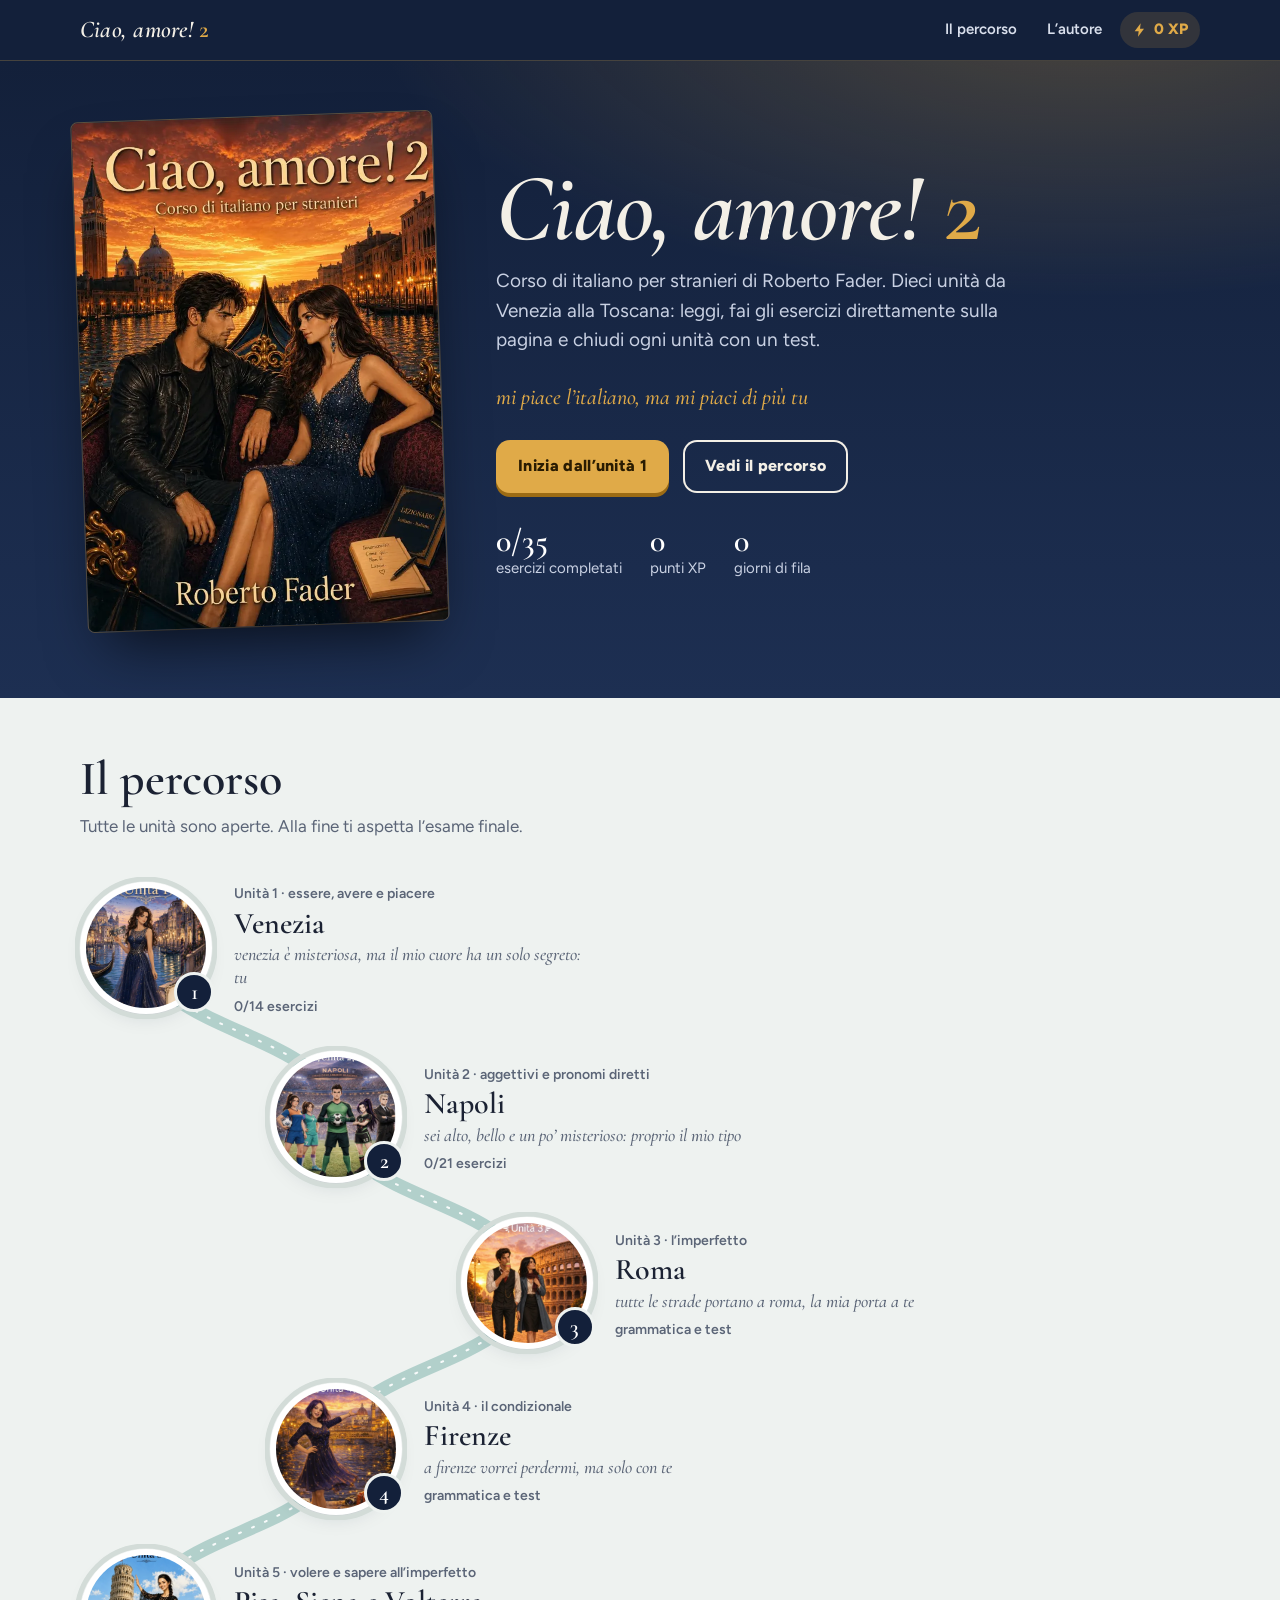
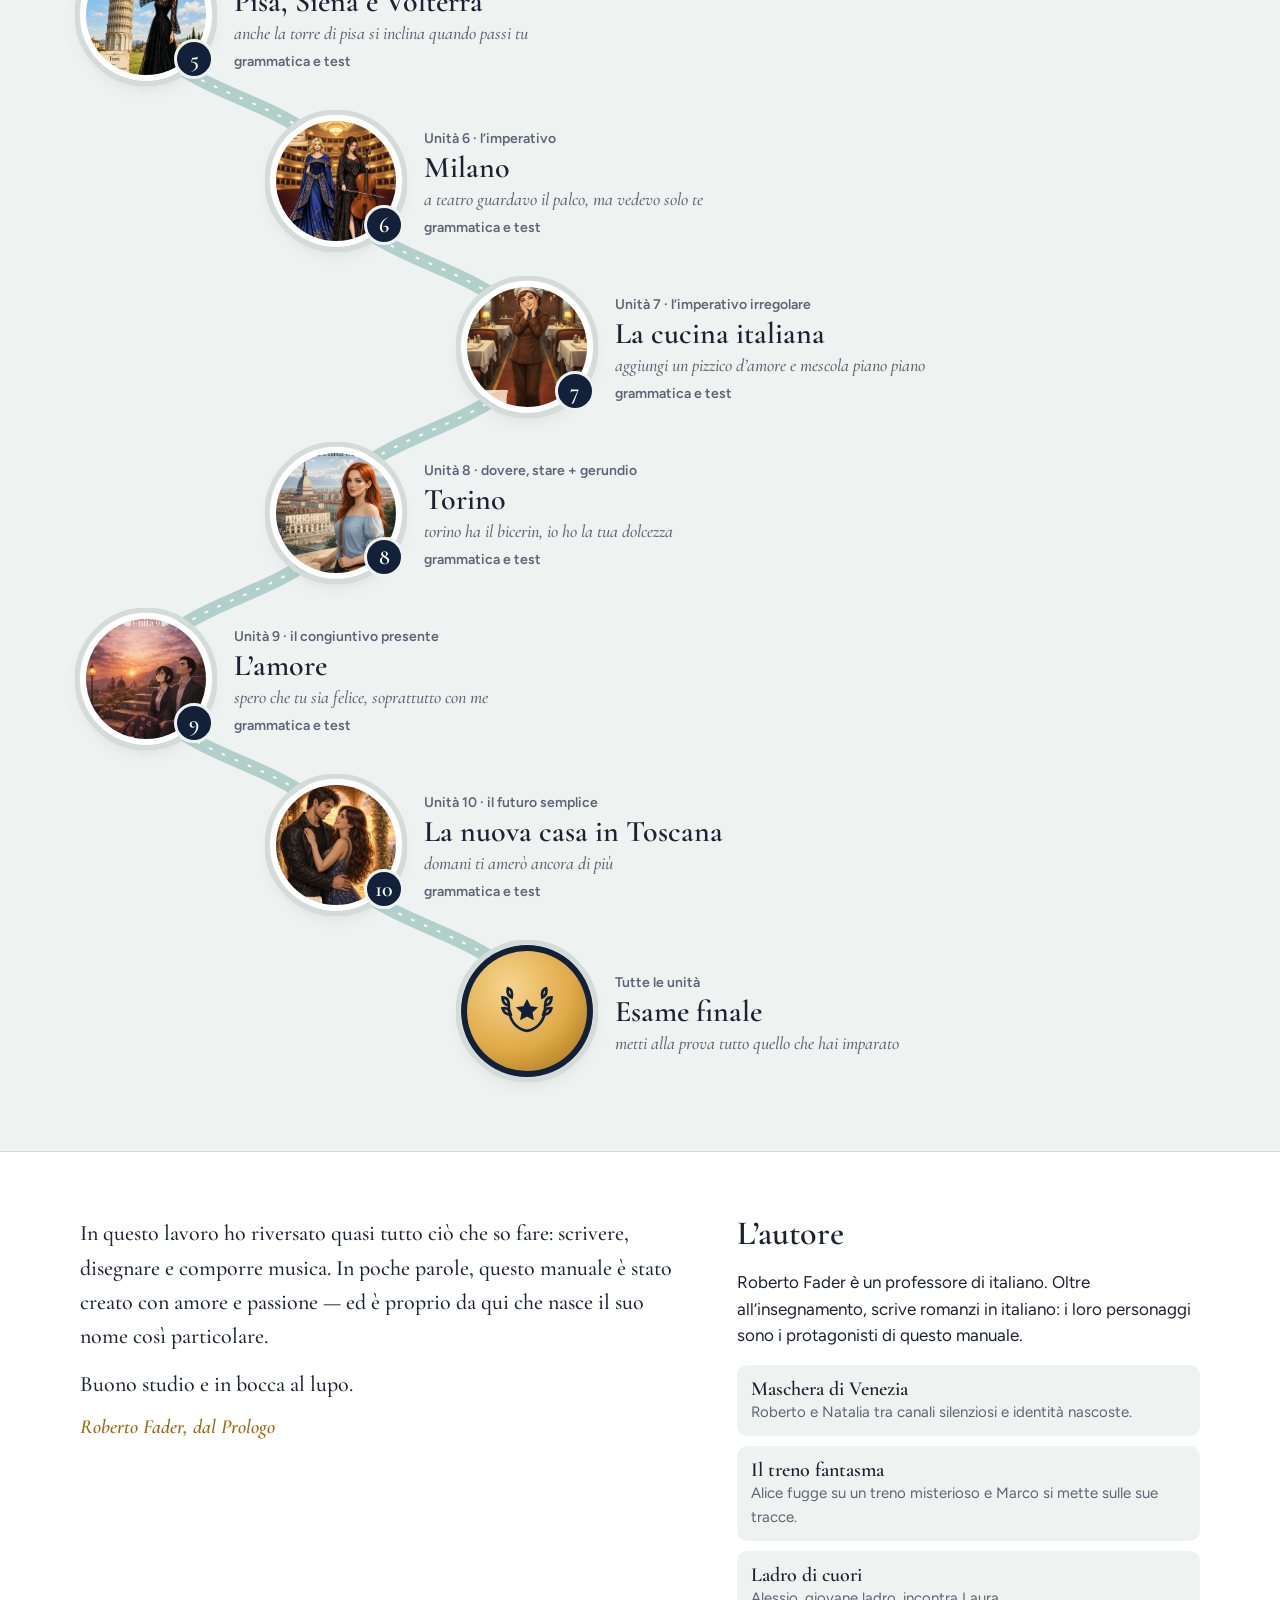
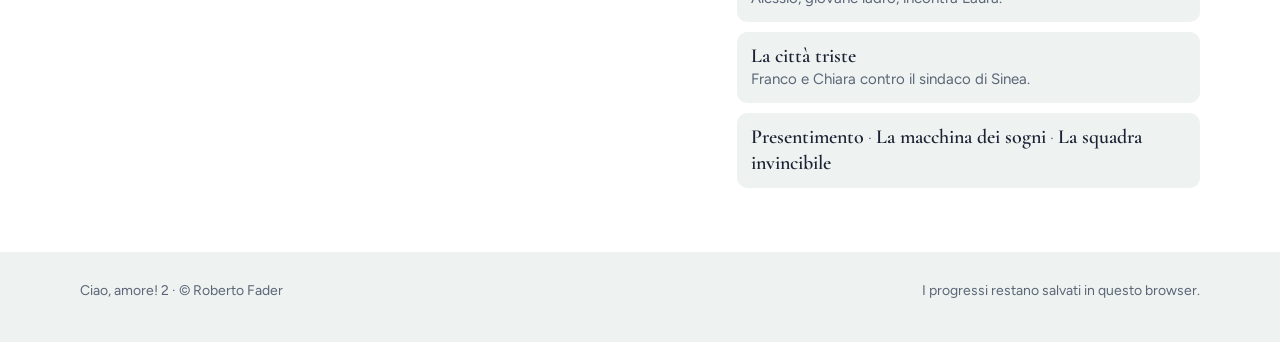
==== commit 1db61bb1: "Abrir las unidades 3 a 10 y el examen final Las unidades sin lección interactiva muestran su gramáti" ====
--- a/index.html
+++ b/index.html
@@ -8,7 +8,7 @@
   <link rel="preconnect" href="https://fonts.googleapis.com">
   <link rel="preconnect" href="https://fonts.gstatic.com" crossorigin>
   <link href="https://fonts.googleapis.com/css2?family=Cormorant+Garamond:ital,wght@0,500;0,600;1,500;1,600&family=Figtree:wght@400;600;700;800&display=swap" rel="stylesheet">
-  <link rel="stylesheet" href="css/style.css">
+  <link rel="stylesheet" href="css/style.css?v=202610280045">
   <link rel="icon" href="data:image/svg+xml,%3Csvg xmlns='http://www.w3.org/2000/svg' viewBox='0 0 64 64'%3E%3Ccircle cx='32' cy='32' r='30' fill='%2313203a'/%3E%3Ctext x='32' y='44' font-size='34' text-anchor='middle' fill='%23e0aa48' font-family='Georgia' font-style='italic'%3Ea!%3C/text%3E%3C/svg%3E">
 </head>
 <body>
@@ -34,7 +34,7 @@
     <section id="percorso" class="wrap">
       <div class="percorso-head">
         <h2>Il percorso</h2>
-        <p>Le unità 1 e 2 sono già disponibili. Le altre arriveranno presto.</p>
+        <p>Tutte le unità sono aperte. Alla fine ti aspetta l’esame finale.</p>
       </div>
       <div class="path" id="path"></div>
     </section>
@@ -63,11 +63,11 @@
 
   <footer class="site"><div class="wrap"><span>Ciao, amore! 2 · © Roberto Fader</span><span>I progressi restano salvati in questo browser.</span></div></footer>
 
-  <script src="js/data.js"></script>
-  <script src="js/quizzes.js"></script>
-  <script src="js/lessons.js"></script>
-  <script src="js/common.js"></script>
-  <script src="js/exercises.js"></script>
-  <script src="js/home.js"></script>
+  <script src="js/data.js?v=202610280045"></script>
+  <script src="js/quizzes.js?v=202610280045"></script>
+  <script src="js/lessons.js?v=202610280045"></script>
+  <script src="js/common.js?v=202610280045"></script>
+  <script src="js/exercises.js?v=202610280045"></script>
+  <script src="js/home.js?v=202610280045"></script>
 </body>
 </html>
--- a/css/style.css
+++ b/css/style.css
@@ -574,3 +574,20 @@
   :root:not([data-theme="light"]) .gap.filled, :root:not([data-theme="light"]) .qopts button.on { background: #22345a; color: #fff; }
   :root:not([data-theme="light"]) .gapin { color: var(--inchiostro); }
 }
+
+/* ---------- audio nei test ---------- */
+.say-row { display: flex; align-items: center; gap: 12px; margin: 0 0 22px; }
+.say { border: 0; cursor: pointer; display: grid; place-items: center; border-radius: 18px; color: #fff; background: var(--notte-3); box-shadow: 0 4px 0 var(--notte); transition: transform .08s; }
+.say:active { transform: translateY(3px); box-shadow: 0 1px 0 var(--notte); }
+.say.normal { width: 96px; height: 96px; }
+.say.normal svg { width: 52px; height: 52px; }
+.say.slow { width: 60px; height: 60px; background: var(--carta); color: var(--notte-3); box-shadow: 0 4px 0 var(--linea); border: 2px solid var(--linea); }
+.say.slow svg { width: 34px; height: 34px; }
+.say.playing { animation: sayPulse 1s ease-in-out infinite; }
+@keyframes sayPulse { 50% { filter: brightness(1.25); } }
+.say-hint { color: var(--muted); font-size: 15px; }
+.qfoot .hint .linkbtn { font-size: 15px; }
+@media (max-width: 600px) {
+  .say.normal { width: 80px; height: 80px; }
+  .qfoot .hint:has(.linkbtn) { display: block; order: 3; width: 100%; text-align: center; }
+}
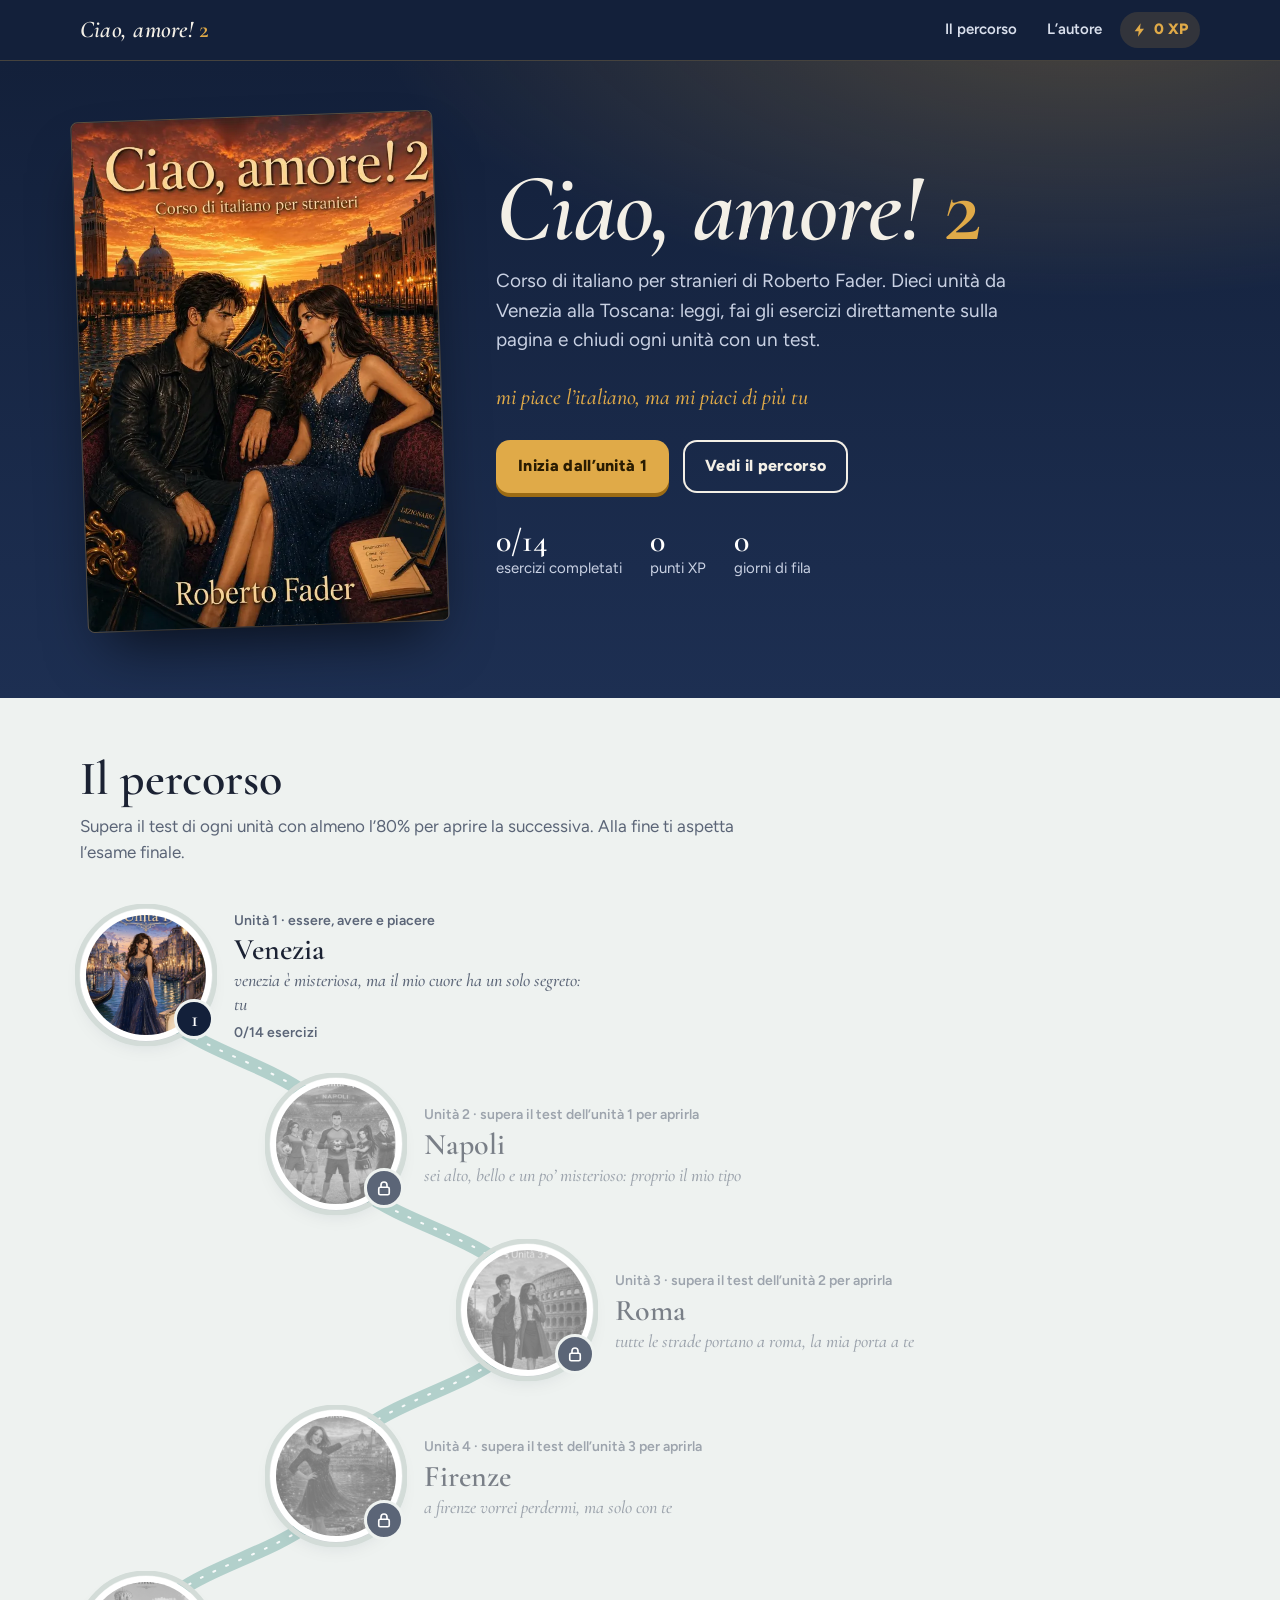
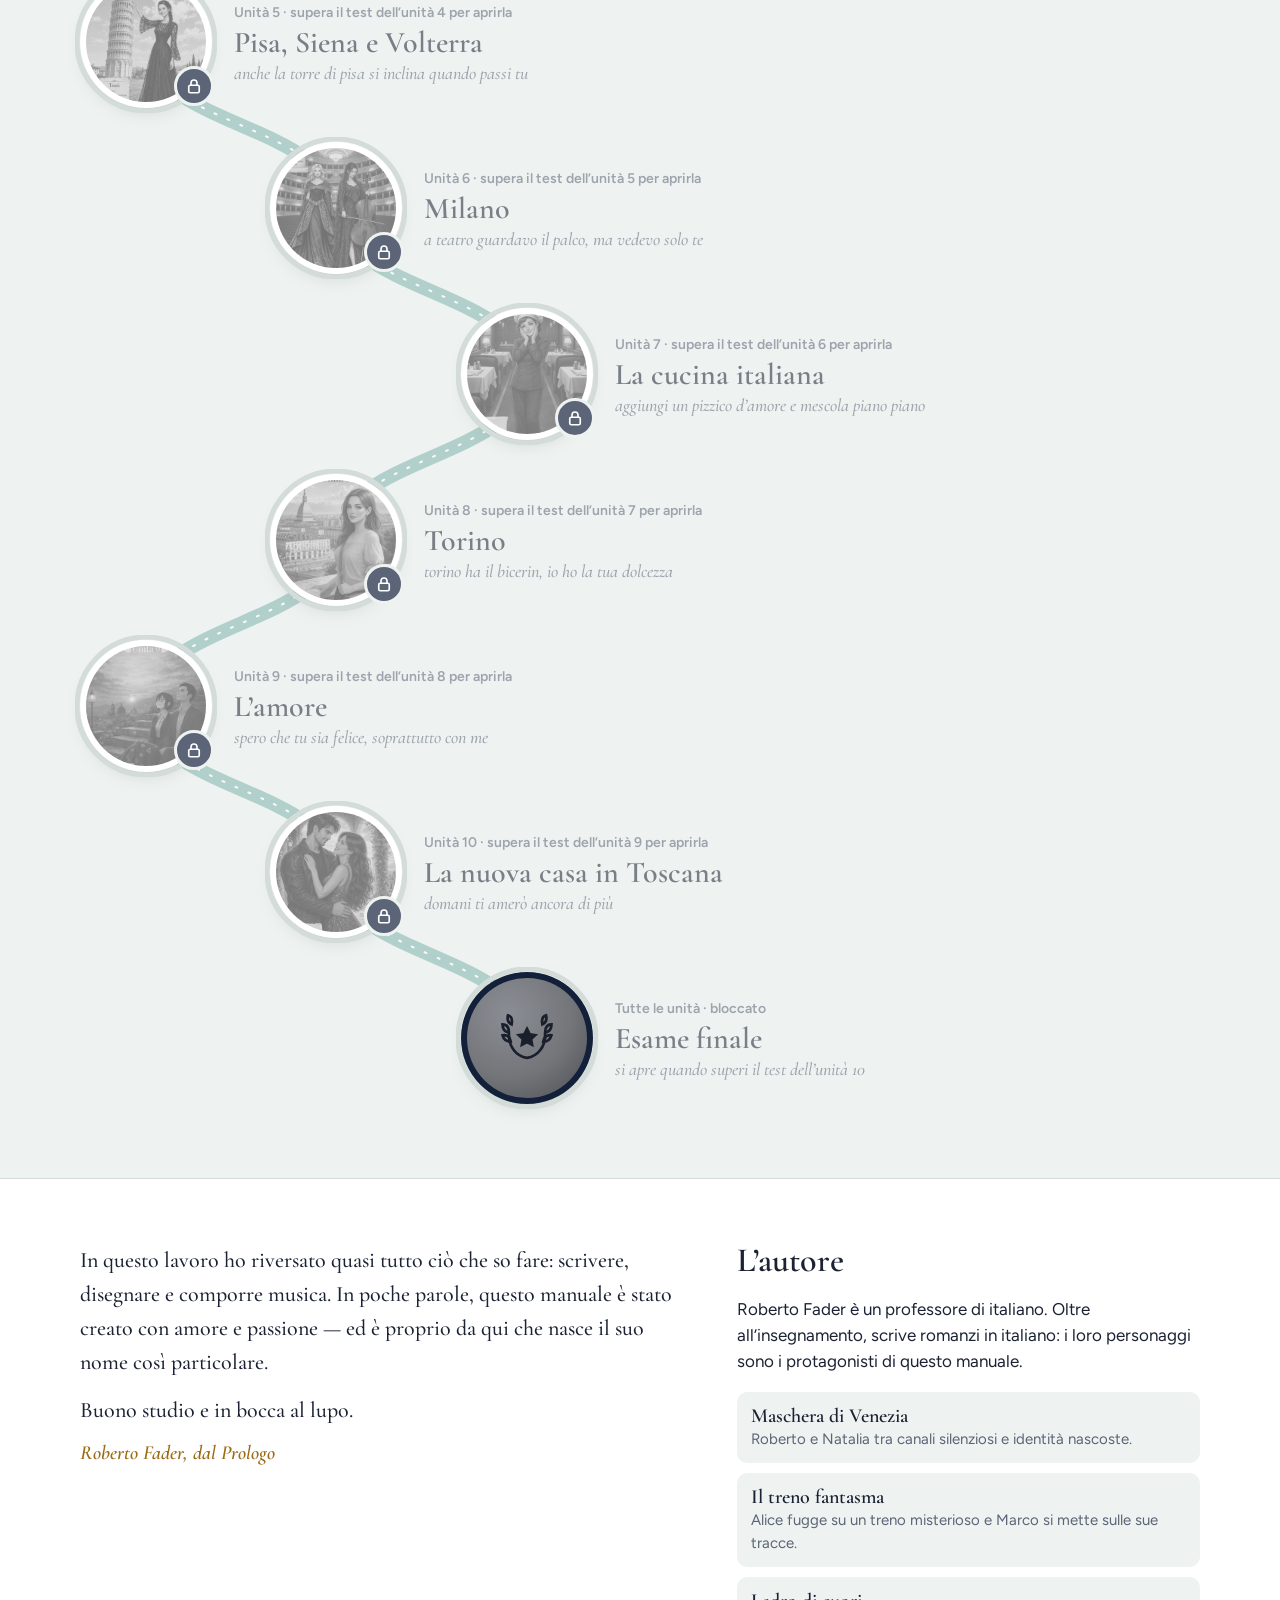
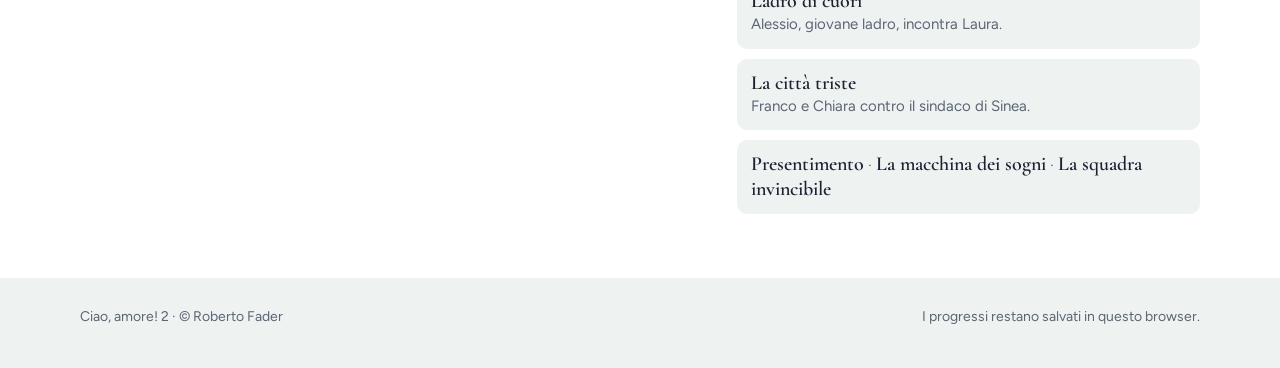
==== commit 9e506cc9: "Desbloqueo progresivo: cada unidad se abre al aprobar el test de la anterior Hace falta al menos el " ====
--- a/index.html
+++ b/index.html
@@ -8,7 +8,7 @@
   <link rel="preconnect" href="https://fonts.googleapis.com">
   <link rel="preconnect" href="https://fonts.gstatic.com" crossorigin>
   <link href="https://fonts.googleapis.com/css2?family=Cormorant+Garamond:ital,wght@0,500;0,600;1,500;1,600&family=Figtree:wght@400;600;700;800&display=swap" rel="stylesheet">
-  <link rel="stylesheet" href="css/style.css?v=202610280045">
+  <link rel="stylesheet" href="css/style.css?v=202610280050">
   <link rel="icon" href="data:image/svg+xml,%3Csvg xmlns='http://www.w3.org/2000/svg' viewBox='0 0 64 64'%3E%3Ccircle cx='32' cy='32' r='30' fill='%2313203a'/%3E%3Ctext x='32' y='44' font-size='34' text-anchor='middle' fill='%23e0aa48' font-family='Georgia' font-style='italic'%3Ea!%3C/text%3E%3C/svg%3E">
 </head>
 <body>
@@ -34,7 +34,7 @@
     <section id="percorso" class="wrap">
       <div class="percorso-head">
         <h2>Il percorso</h2>
-        <p>Tutte le unità sono aperte. Alla fine ti aspetta l’esame finale.</p>
+        <p>Supera il test di ogni unità con almeno l’80% per aprire la successiva. Alla fine ti aspetta l’esame finale.</p>
       </div>
       <div class="path" id="path"></div>
     </section>
@@ -63,11 +63,11 @@
 
   <footer class="site"><div class="wrap"><span>Ciao, amore! 2 · © Roberto Fader</span><span>I progressi restano salvati in questo browser.</span></div></footer>
 
-  <script src="js/data.js?v=202610280045"></script>
-  <script src="js/quizzes.js?v=202610280045"></script>
-  <script src="js/lessons.js?v=202610280045"></script>
-  <script src="js/common.js?v=202610280045"></script>
-  <script src="js/exercises.js?v=202610280045"></script>
-  <script src="js/home.js?v=202610280045"></script>
+  <script src="js/data.js?v=202610280050"></script>
+  <script src="js/quizzes.js?v=202610280050"></script>
+  <script src="js/lessons.js?v=202610280050"></script>
+  <script src="js/common.js?v=202610280050"></script>
+  <script src="js/exercises.js?v=202610280050"></script>
+  <script src="js/home.js?v=202610280050"></script>
 </body>
 </html>
